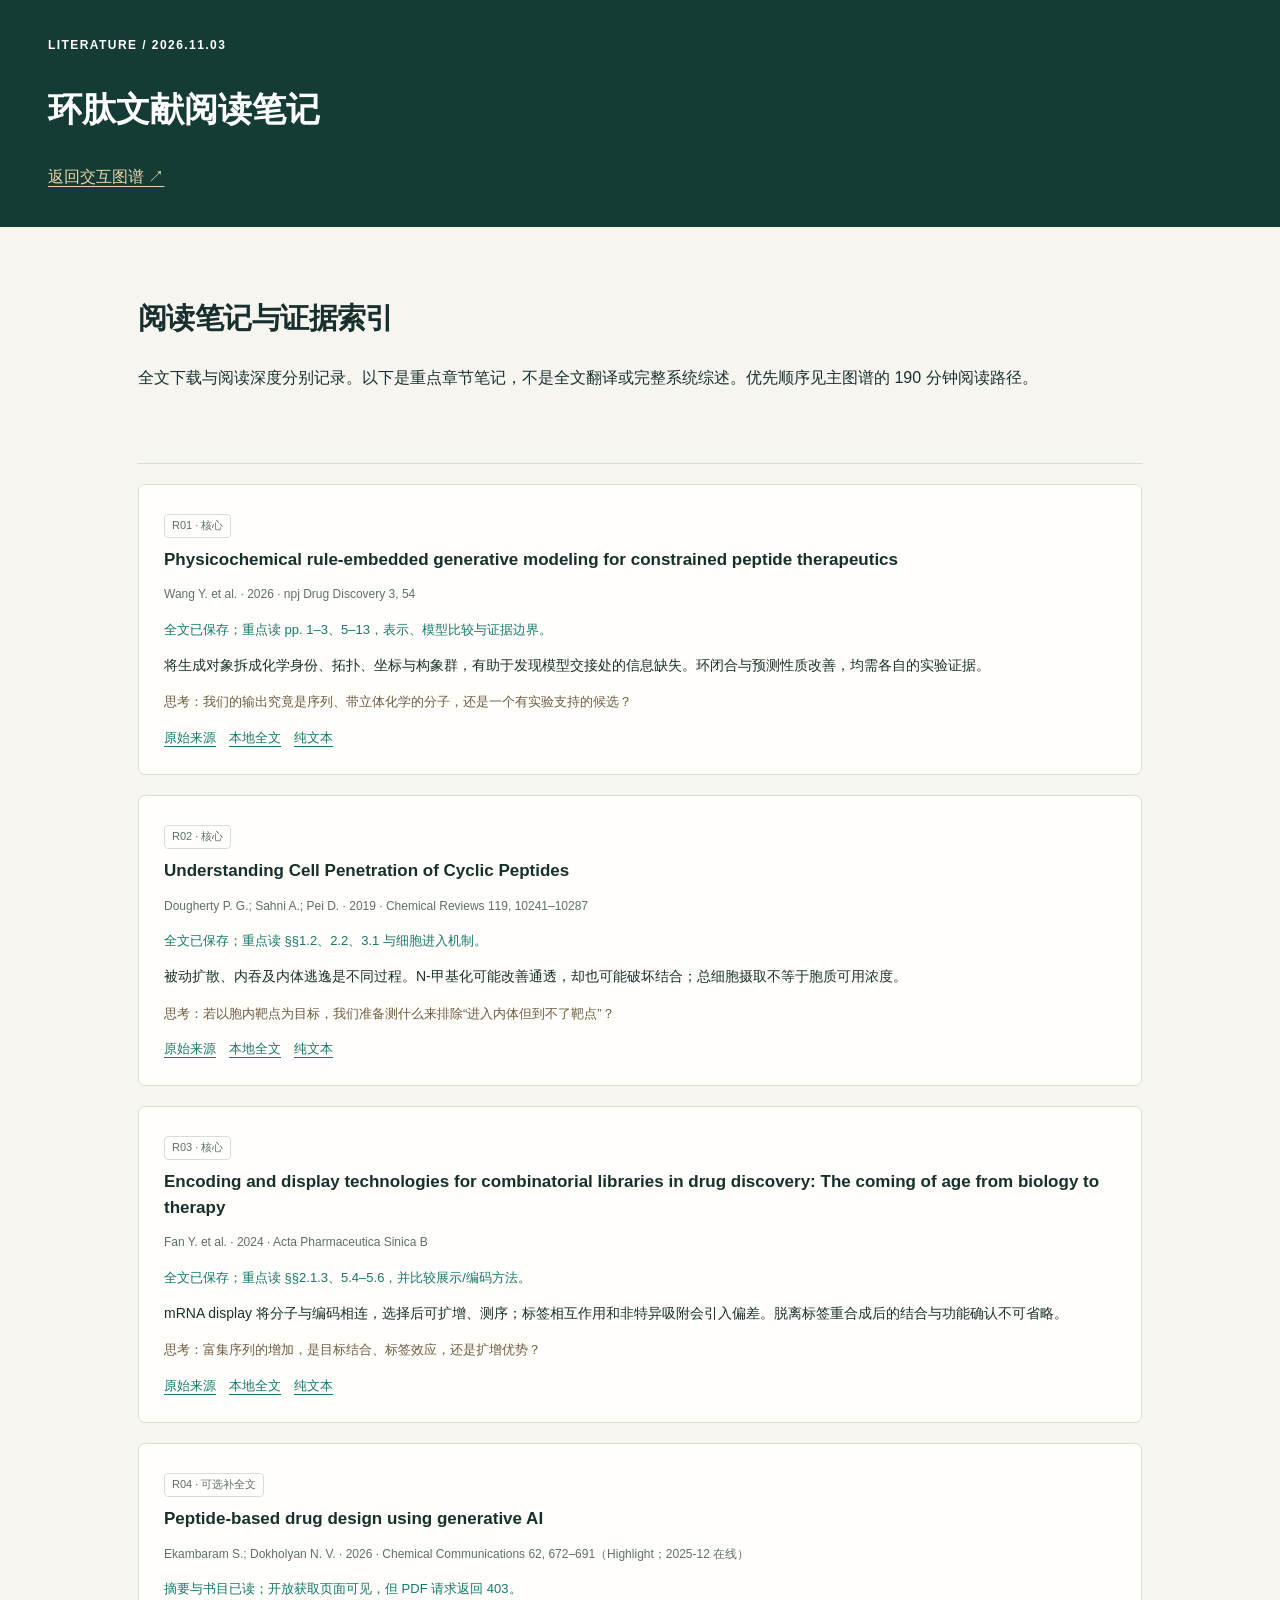
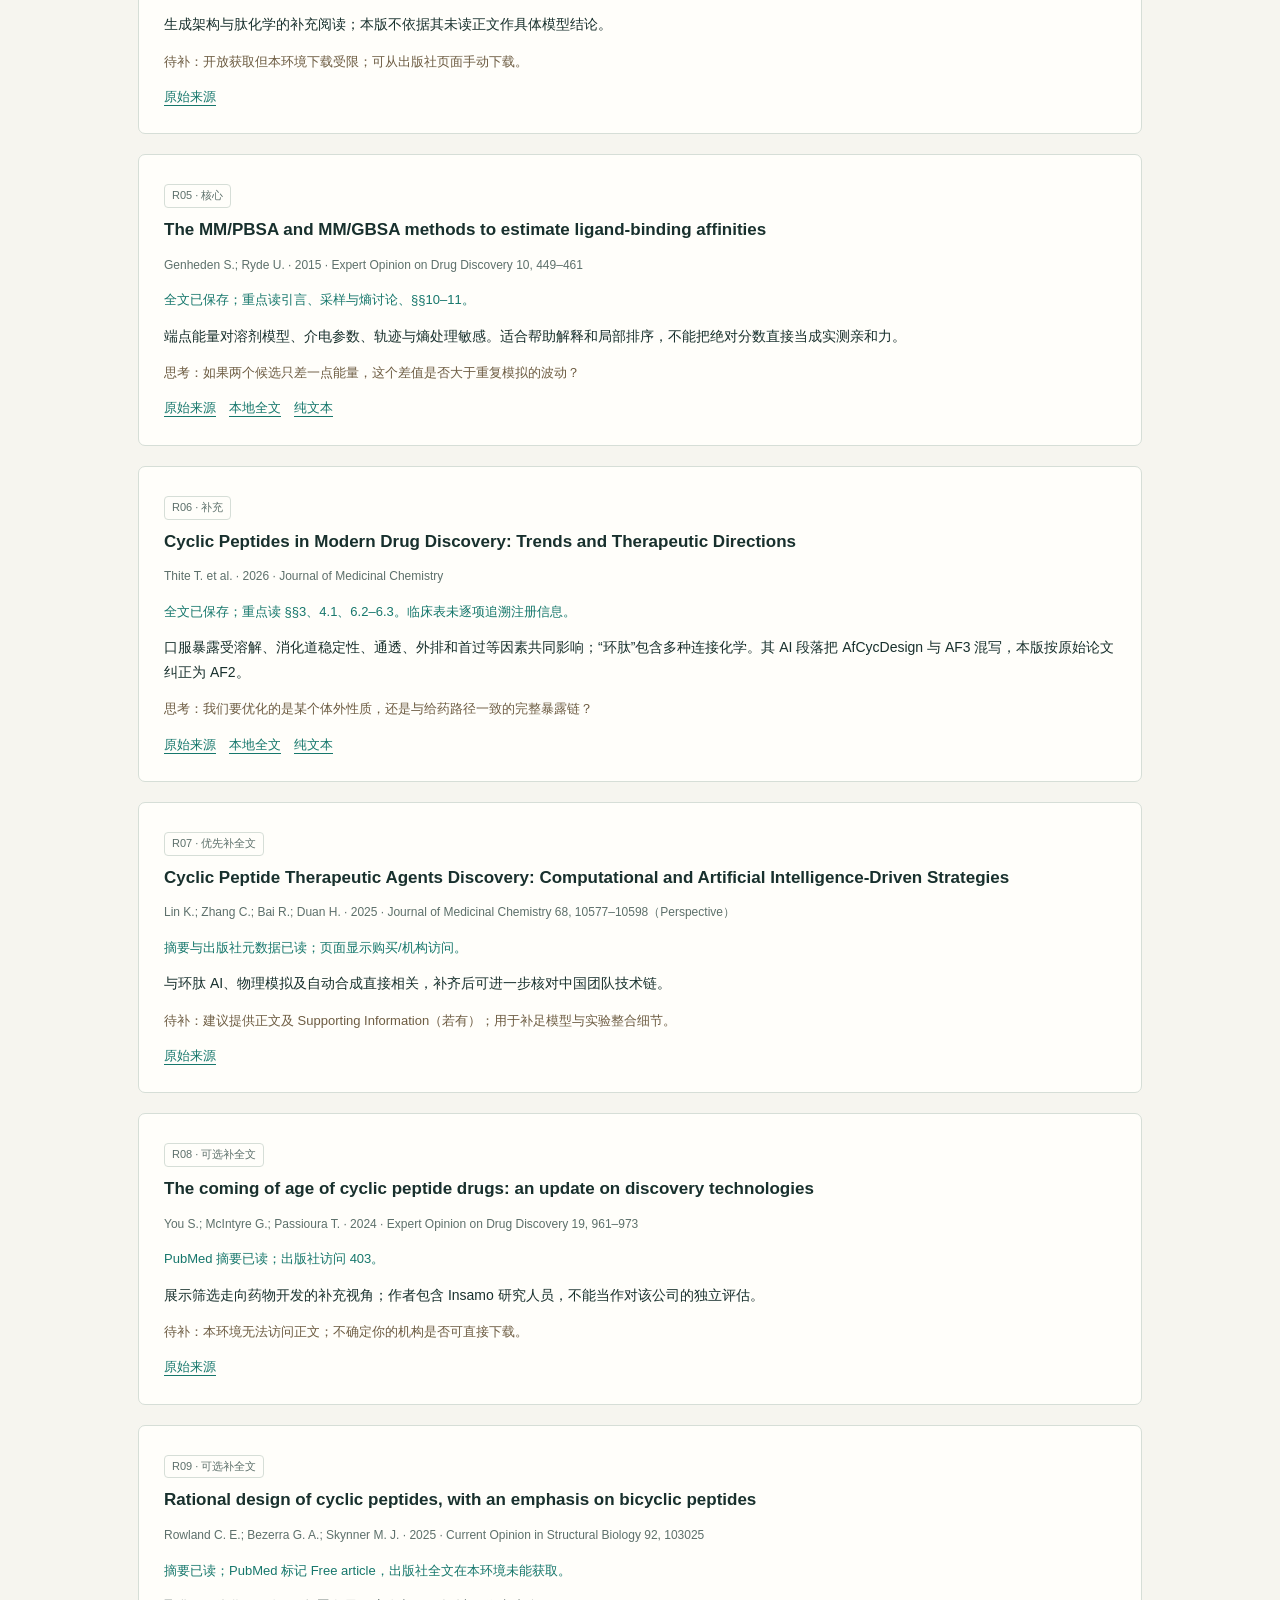
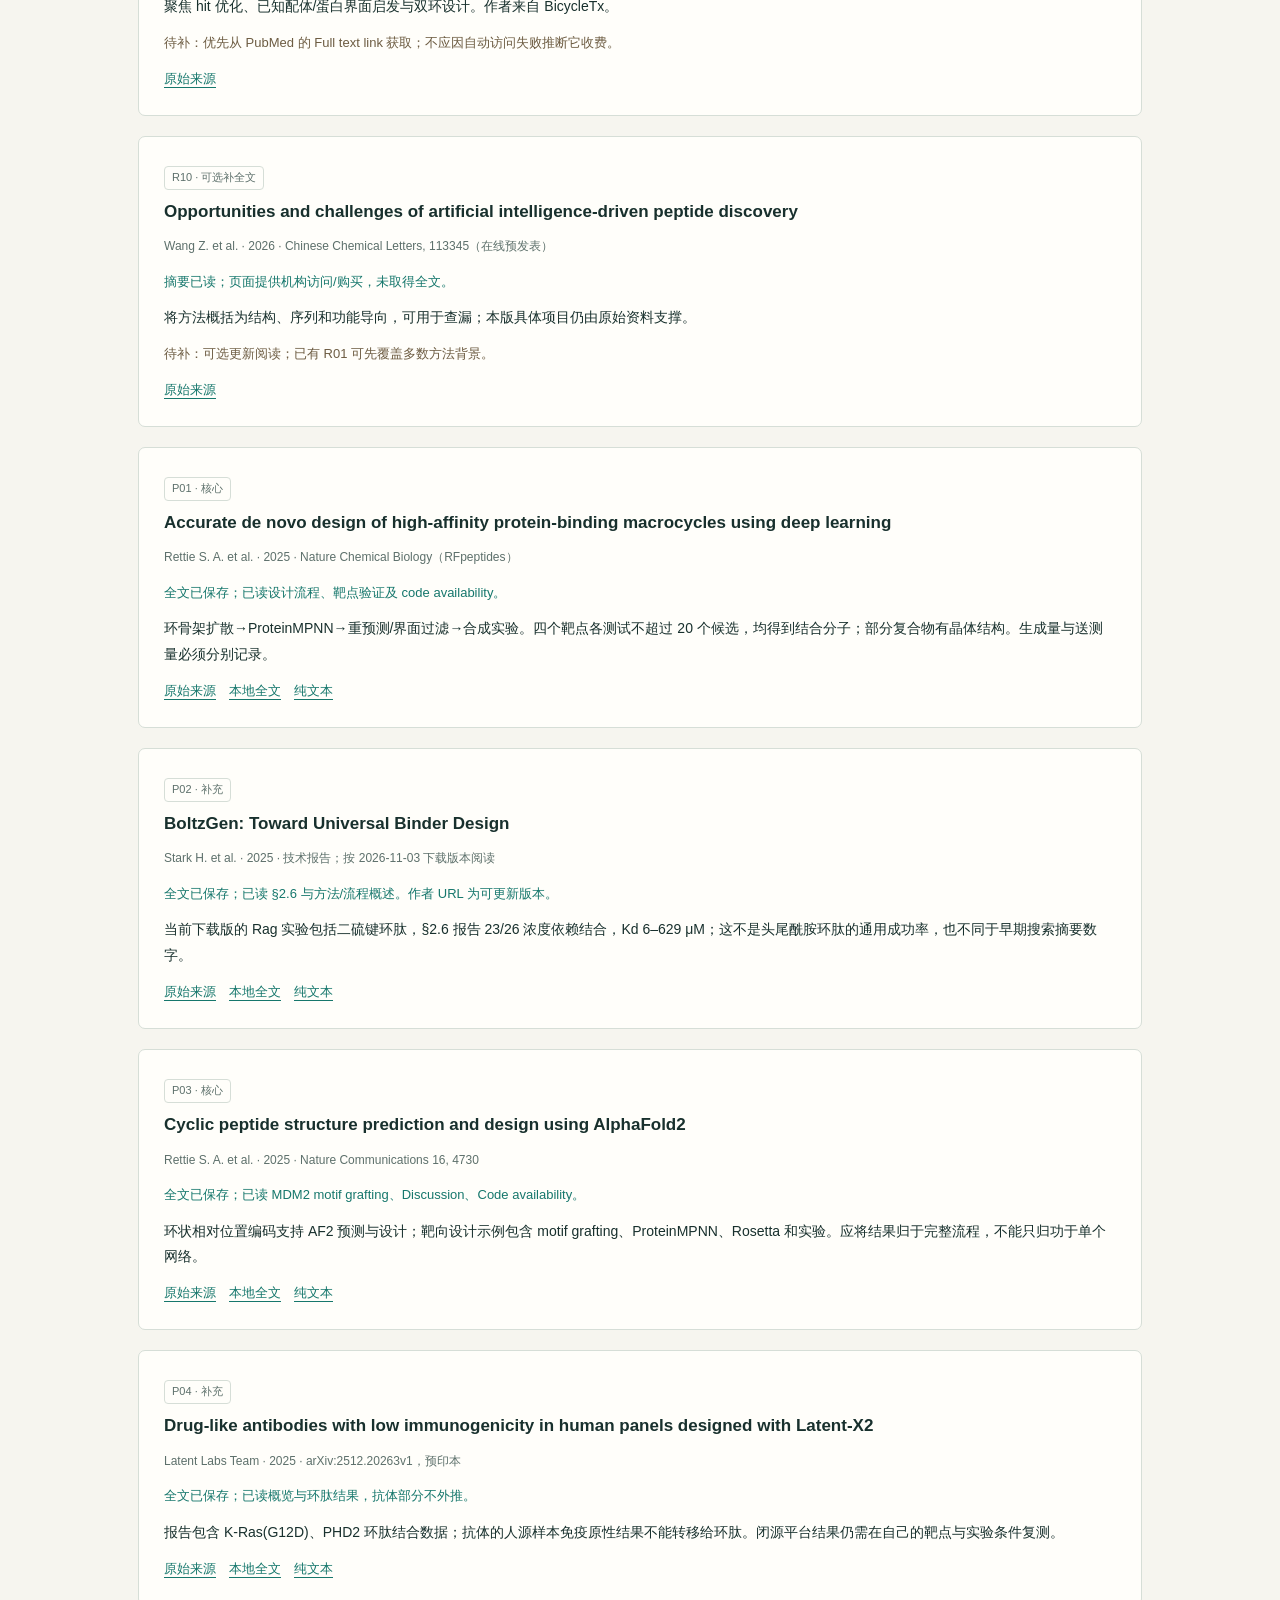
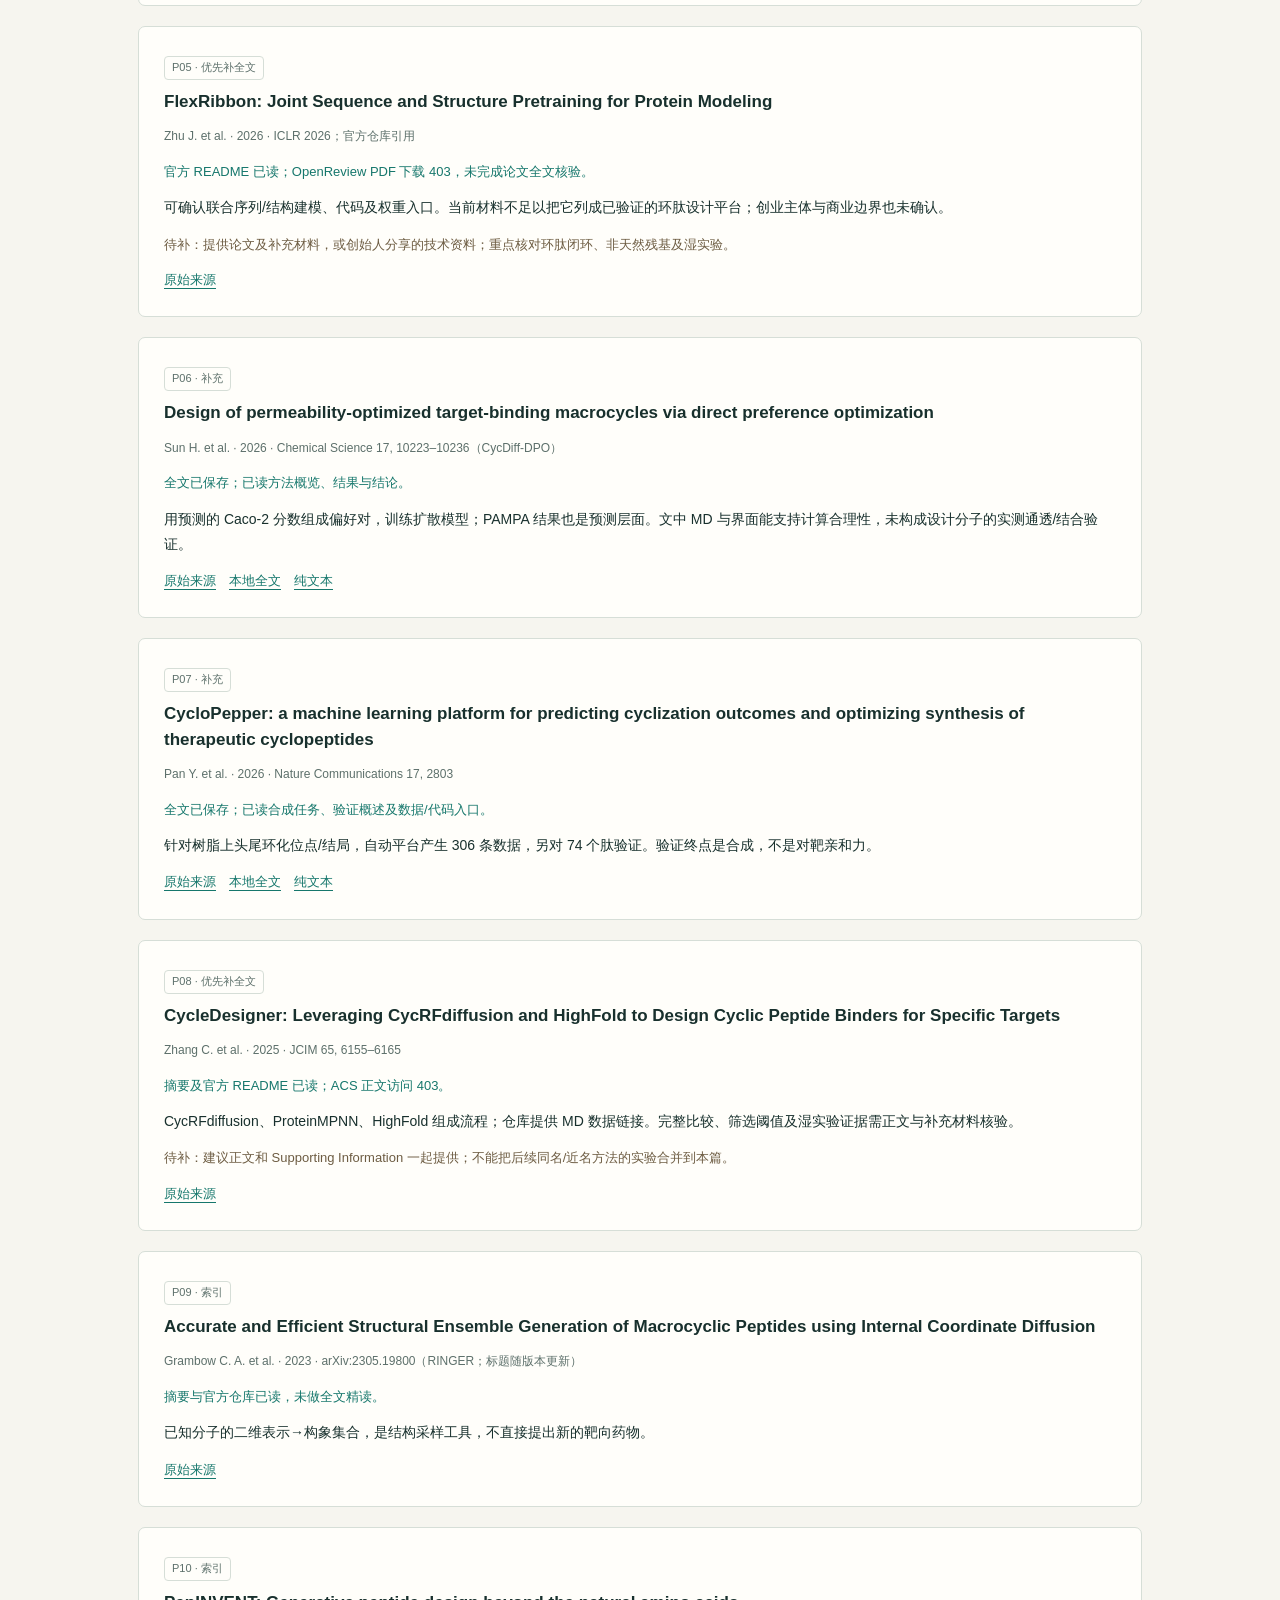
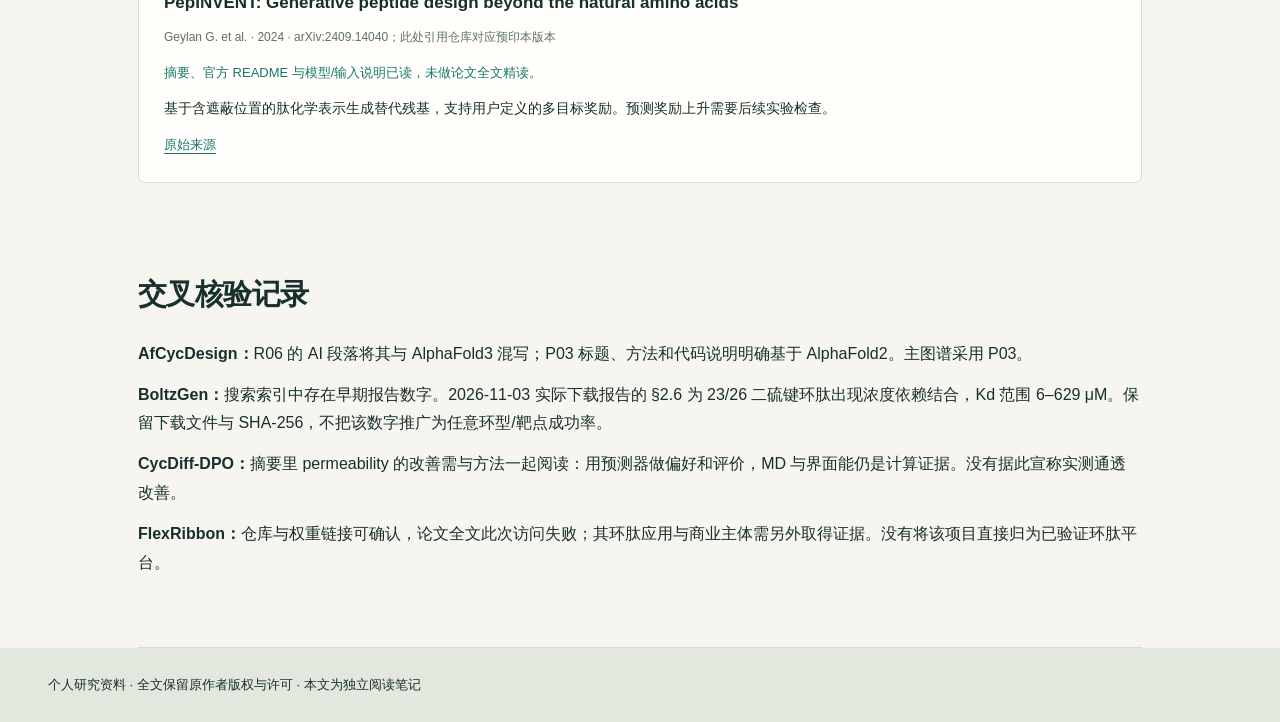
==== literature/notes/index.html @ 5155af72 "v0.1 first graph" ====
<!doctype html><html lang="zh-CN"><head><meta charset="utf-8"><link rel="icon" href="data:,"><meta name="viewport" content="width=device-width,initial-scale=1"><title>环肽文献阅读笔记</title><link rel="stylesheet" href="../../styles.css"></head><body class="document-page"><header><div class="wrap"><div class="eyebrow">LITERATURE / 2026.11.03</div><h1>环肽文献阅读笔记</h1><a href="../../index.html#library">返回交互图谱 ↗</a></div></header><main class="wrap"><section><h2>阅读笔记与证据索引</h2><p>全文下载与阅读深度分别记录。以下是重点章节笔记，不是全文翻译或完整系统综述。优先顺序见主图谱的 190 分钟阅读路径。</p></section><article class="source" id="R01"><span class="tag">R01 · 核心</span><h3>Physicochemical rule-embedded generative modeling for constrained peptide therapeutics</h3><p class="source-meta">Wang Y. et al. · 2026 · npj Drug Discovery 3, 54</p><p class="read-status">全文已保存；重点读 pp. 1–3、5–13，表示、模型比较与证据边界。</p><p>将生成对象拆成化学身份、拓扑、坐标与构象群，有助于发现模型交接处的信息缺失。环闭合与预测性质改善，均需各自的实验证据。</p><p class="question">思考：我们的输出究竟是序列、带立体化学的分子，还是一个有实验支持的候选？</p><div class="links"><a href="https://www.nature.com/articles/s44386-026-00090-1">原始来源</a><a href="../fulltext/R01_rules_2026.pdf">本地全文</a><a href="../fulltext/R01_rules_2026.txt">纯文本</a></div></article><article class="source" id="R02"><span class="tag">R02 · 核心</span><h3>Understanding Cell Penetration of Cyclic Peptides</h3><p class="source-meta">Dougherty P. G.; Sahni A.; Pei D. · 2019 · Chemical Reviews 119, 10241–10287</p><p class="read-status">全文已保存；重点读 §§1.2、2.2、3.1 与细胞进入机制。</p><p>被动扩散、内吞及内体逃逸是不同过程。N-甲基化可能改善通透，却也可能破坏结合；总细胞摄取不等于胞质可用浓度。</p><p class="question">思考：若以胞内靶点为目标，我们准备测什么来排除“进入内体但到不了靶点”？</p><div class="links"><a href="https://pmc.ncbi.nlm.nih.gov/articles/PMC6739158/">原始来源</a><a href="../fulltext/R02_cell_penetration_2019.html">本地全文</a><a href="../fulltext/R02_cell_penetration_2019.txt">纯文本</a></div></article><article class="source" id="R03"><span class="tag">R03 · 核心</span><h3>Encoding and display technologies for combinatorial libraries in drug discovery: The coming of age from biology to therapy</h3><p class="source-meta">Fan Y. et al. · 2024 · Acta Pharmaceutica Sinica B</p><p class="read-status">全文已保存；重点读 §§2.1.3、5.4–5.6，并比较展示/编码方法。</p><p>mRNA display 将分子与编码相连，选择后可扩增、测序；标签相互作用和非特异吸附会引入偏差。脱离标签重合成后的结合与功能确认不可省略。</p><p class="question">思考：富集序列的增加，是目标结合、标签效应，还是扩增优势？</p><div class="links"><a href="https://pmc.ncbi.nlm.nih.gov/articles/PMC11365444/">原始来源</a><a href="../fulltext/R03_display_2024.html">本地全文</a><a href="../fulltext/R03_display_2024.txt">纯文本</a></div></article><article class="source" id="R04"><span class="tag">R04 · 可选补全文</span><h3>Peptide-based drug design using generative AI</h3><p class="source-meta">Ekambaram S.; Dokholyan N. V. · 2026 · Chemical Communications 62, 672–691（Highlight；2025-12 在线）</p><p class="read-status">摘要与书目已读；开放获取页面可见，但 PDF 请求返回 403。</p><p>生成架构与肽化学的补充阅读；本版不依据其未读正文作具体模型结论。</p><p class="question">待补：开放获取但本环境下载受限；可从出版社页面手动下载。</p><div class="links"><a href="https://pubs.rsc.org/en/Content/ArticleLanding/2026/CC/D5CC04998A">原始来源</a></div></article><article class="source" id="R05"><span class="tag">R05 · 核心</span><h3>The MM/PBSA and MM/GBSA methods to estimate ligand-binding affinities</h3><p class="source-meta">Genheden S.; Ryde U. · 2015 · Expert Opinion on Drug Discovery 10, 449–461</p><p class="read-status">全文已保存；重点读引言、采样与熵讨论、§§10–11。</p><p>端点能量对溶剂模型、介电参数、轨迹与熵处理敏感。适合帮助解释和局部排序，不能把绝对分数直接当成实测亲和力。</p><p class="question">思考：如果两个候选只差一点能量，这个差值是否大于重复模拟的波动？</p><div class="links"><a href="https://pmc.ncbi.nlm.nih.gov/articles/PMC4487606/">原始来源</a><a href="../fulltext/R05_MMPBSA_2015.html">本地全文</a><a href="../fulltext/R05_MMPBSA_2015.txt">纯文本</a></div></article><article class="source" id="R06"><span class="tag">R06 · 补充</span><h3>Cyclic Peptides in Modern Drug Discovery: Trends and Therapeutic Directions</h3><p class="source-meta">Thite T. et al. · 2026 · Journal of Medicinal Chemistry</p><p class="read-status">全文已保存；重点读 §§3、4.1、6.2–6.3。临床表未逐项追溯注册信息。</p><p>口服暴露受溶解、消化道稳定性、通透、外排和首过等因素共同影响；“环肽”包含多种连接化学。其 AI 段落把 AfCycDesign 与 AF3 混写，本版按原始论文纠正为 AF2。</p><p class="question">思考：我们要优化的是某个体外性质，还是与给药路径一致的完整暴露链？</p><div class="links"><a href="https://pmc.ncbi.nlm.nih.gov/articles/PMC13492385/">原始来源</a><a href="../fulltext/R06_trends_2026.html">本地全文</a><a href="../fulltext/R06_trends_2026.txt">纯文本</a></div></article><article class="source" id="R07"><span class="tag">R07 · 优先补全文</span><h3>Cyclic Peptide Therapeutic Agents Discovery: Computational and Artificial Intelligence-Driven Strategies</h3><p class="source-meta">Lin K.; Zhang C.; Bai R.; Duan H. · 2025 · Journal of Medicinal Chemistry 68, 10577–10598（Perspective）</p><p class="read-status">摘要与出版社元数据已读；页面显示购买/机构访问。</p><p>与环肽 AI、物理模拟及自动合成直接相关，补齐后可进一步核对中国团队技术链。</p><p class="question">待补：建议提供正文及 Supporting Information（若有）；用于补足模型与实验整合细节。</p><div class="links"><a href="https://doi.org/10.1021/acs.jmedchem.5c00712">原始来源</a></div></article><article class="source" id="R08"><span class="tag">R08 · 可选补全文</span><h3>The coming of age of cyclic peptide drugs: an update on discovery technologies</h3><p class="source-meta">You S.; McIntyre G.; Passioura T. · 2024 · Expert Opinion on Drug Discovery 19, 961–973</p><p class="read-status">PubMed 摘要已读；出版社访问 403。</p><p>展示筛选走向药物开发的补充视角；作者包含 Insamo 研究人员，不能当作对该公司的独立评估。</p><p class="question">待补：本环境无法访问正文；不确定你的机构是否可直接下载。</p><div class="links"><a href="https://pubmed.ncbi.nlm.nih.gov/38872502/">原始来源</a></div></article><article class="source" id="R09"><span class="tag">R09 · 可选补全文</span><h3>Rational design of cyclic peptides, with an emphasis on bicyclic peptides</h3><p class="source-meta">Rowland C. E.; Bezerra G. A.; Skynner M. J. · 2025 · Current Opinion in Structural Biology 92, 103025</p><p class="read-status">摘要已读；PubMed 标记 Free article，出版社全文在本环境未能获取。</p><p>聚焦 hit 优化、已知配体/蛋白界面启发与双环设计。作者来自 BicycleTx。</p><p class="question">待补：优先从 PubMed 的 Full text link 获取；不应因自动访问失败推断它收费。</p><div class="links"><a href="https://pubmed.ncbi.nlm.nih.gov/40068542/">原始来源</a></div></article><article class="source" id="R10"><span class="tag">R10 · 可选补全文</span><h3>Opportunities and challenges of artificial intelligence-driven peptide discovery</h3><p class="source-meta">Wang Z. et al. · 2026 · Chinese Chemical Letters, 113345（在线预发表）</p><p class="read-status">摘要已读；页面提供机构访问/购买，未取得全文。</p><p>将方法概括为结构、序列和功能导向，可用于查漏；本版具体项目仍由原始资料支撑。</p><p class="question">待补：可选更新阅读；已有 R01 可先覆盖多数方法背景。</p><div class="links"><a href="https://www.sciencedirect.com/science/article/pii/S1001841726009848">原始来源</a></div></article><article class="source" id="P01"><span class="tag">P01 · 核心</span><h3>Accurate de novo design of high-affinity protein-binding macrocycles using deep learning</h3><p class="source-meta">Rettie S. A. et al. · 2025 · Nature Chemical Biology（RFpeptides）</p><p class="read-status">全文已保存；已读设计流程、靶点验证及 code availability。</p><p>环骨架扩散→ProteinMPNN→重预测/界面过滤→合成实验。四个靶点各测试不超过 20 个候选，均得到结合分子；部分复合物有晶体结构。生成量与送测量必须分别记录。</p><div class="links"><a href="https://pmc.ncbi.nlm.nih.gov/articles/PMC12643943/">原始来源</a><a href="../fulltext/P01_RFpeptides.html">本地全文</a><a href="../fulltext/P01_RFpeptides.txt">纯文本</a></div></article><article class="source" id="P02"><span class="tag">P02 · 补充</span><h3>BoltzGen: Toward Universal Binder Design</h3><p class="source-meta">Stark H. et al. · 2025 · 技术报告；按 2026-11-03 下载版本阅读</p><p class="read-status">全文已保存；已读 §2.6 与方法/流程概述。作者 URL 为可更新版本。</p><p>当前下载版的 Rag 实验包括二硫键环肽，§2.6 报告 23/26 浓度依赖结合，Kd 6–629 μM；这不是头尾酰胺环肽的通用成功率，也不同于早期搜索摘要数字。</p><div class="links"><a href="https://hannes-stark.com/assets/boltzgen.pdf">原始来源</a><a href="../fulltext/P02_BoltzGen.pdf">本地全文</a><a href="../fulltext/P02_BoltzGen.txt">纯文本</a></div></article><article class="source" id="P03"><span class="tag">P03 · 核心</span><h3>Cyclic peptide structure prediction and design using AlphaFold2</h3><p class="source-meta">Rettie S. A. et al. · 2025 · Nature Communications 16, 4730</p><p class="read-status">全文已保存；已读 MDM2 motif grafting、Discussion、Code availability。</p><p>环状相对位置编码支持 AF2 预测与设计；靶向设计示例包含 motif grafting、ProteinMPNN、Rosetta 和实验。应将结果归于完整流程，不能只归功于单个网络。</p><div class="links"><a href="https://www.nature.com/articles/s41467-025-59940-7">原始来源</a><a href="../fulltext/P03_AfCycDesign.pdf">本地全文</a><a href="../fulltext/P03_AfCycDesign.txt">纯文本</a></div></article><article class="source" id="P04"><span class="tag">P04 · 补充</span><h3>Drug-like antibodies with low immunogenicity in human panels designed with Latent-X2</h3><p class="source-meta">Latent Labs Team · 2025 · arXiv:2512.20263v1，预印本</p><p class="read-status">全文已保存；已读概览与环肽结果，抗体部分不外推。</p><p>报告包含 K-Ras(G12D)、PHD2 环肽结合数据；抗体的人源样本免疫原性结果不能转移给环肽。闭源平台结果仍需在自己的靶点与实验条件复测。</p><div class="links"><a href="https://arxiv.org/abs/2512.20263">原始来源</a><a href="../fulltext/P04_LatentX2.pdf">本地全文</a><a href="../fulltext/P04_LatentX2.txt">纯文本</a></div></article><article class="source" id="P05"><span class="tag">P05 · 优先补全文</span><h3>FlexRibbon: Joint Sequence and Structure Pretraining for Protein Modeling</h3><p class="source-meta">Zhu J. et al. · 2026 · ICLR 2026；官方仓库引用</p><p class="read-status">官方 README 已读；OpenReview PDF 下载 403，未完成论文全文核验。</p><p>可确认联合序列/结构建模、代码及权重入口。当前材料不足以把它列成已验证的环肽设计平台；创业主体与商业边界也未确认。</p><p class="question">待补：提供论文及补充材料，或创始人分享的技术资料；重点核对环肽闭环、非天然残基及湿实验。</p><div class="links"><a href="https://openreview.net/forum?id=B8BXHrshMi">原始来源</a></div></article><article class="source" id="P06"><span class="tag">P06 · 补充</span><h3>Design of permeability-optimized target-binding macrocycles via direct preference optimization</h3><p class="source-meta">Sun H. et al. · 2026 · Chemical Science 17, 10223–10236（CycDiff-DPO）</p><p class="read-status">全文已保存；已读方法概览、结果与结论。</p><p>用预测的 Caco-2 分数组成偏好对，训练扩散模型；PAMPA 结果也是预测层面。文中 MD 与界面能支持计算合理性，未构成设计分子的实测通透/结合验证。</p><div class="links"><a href="https://pmc.ncbi.nlm.nih.gov/articles/PMC13074632/">原始来源</a><a href="../fulltext/P06_CycDiffDPO.html">本地全文</a><a href="../fulltext/P06_CycDiffDPO.txt">纯文本</a></div></article><article class="source" id="P07"><span class="tag">P07 · 补充</span><h3>CycloPepper: a machine learning platform for predicting cyclization outcomes and optimizing synthesis of therapeutic cyclopeptides</h3><p class="source-meta">Pan Y. et al. · 2026 · Nature Communications 17, 2803</p><p class="read-status">全文已保存；已读合成任务、验证概述及数据/代码入口。</p><p>针对树脂上头尾环化位点/结局，自动平台产生 306 条数据，另对 74 个肽验证。验证终点是合成，不是对靶亲和力。</p><div class="links"><a href="https://www.nature.com/articles/s41467-026-69441-w">原始来源</a><a href="../fulltext/P07_CycloPepper.pdf">本地全文</a><a href="../fulltext/P07_CycloPepper.txt">纯文本</a></div></article><article class="source" id="P08"><span class="tag">P08 · 优先补全文</span><h3>CycleDesigner: Leveraging CycRFdiffusion and HighFold to Design Cyclic Peptide Binders for Specific Targets</h3><p class="source-meta">Zhang C. et al. · 2025 · JCIM 65, 6155–6165</p><p class="read-status">摘要及官方 README 已读；ACS 正文访问 403。</p><p>CycRFdiffusion、ProteinMPNN、HighFold 组成流程；仓库提供 MD 数据链接。完整比较、筛选阈值及湿实验证据需正文与补充材料核验。</p><p class="question">待补：建议正文和 Supporting Information 一起提供；不能把后续同名/近名方法的实验合并到本篇。</p><div class="links"><a href="https://pubmed.ncbi.nlm.nih.gov/40495275/">原始来源</a></div></article><article class="source" id="P09"><span class="tag">P09 · 索引</span><h3>Accurate and Efficient Structural Ensemble Generation of Macrocyclic Peptides using Internal Coordinate Diffusion</h3><p class="source-meta">Grambow C. A. et al. · 2023 · arXiv:2305.19800（RINGER；标题随版本更新）</p><p class="read-status">摘要与官方仓库已读，未做全文精读。</p><p>已知分子的二维表示→构象集合，是结构采样工具，不直接提出新的靶向药物。</p><div class="links"><a href="https://arxiv.org/abs/2305.19800">原始来源</a></div></article><article class="source" id="P10"><span class="tag">P10 · 索引</span><h3>PepINVENT: Generative peptide design beyond the natural amino acids</h3><p class="source-meta">Geylan G. et al. · 2024 · arXiv:2409.14040；此处引用仓库对应预印本版本</p><p class="read-status">摘要、官方 README 与模型/输入说明已读，未做论文全文精读。</p><p>基于含遮蔽位置的肽化学表示生成替代残基，支持用户定义的多目标奖励。预测奖励上升需要后续实验检查。</p><div class="links"><a href="https://arxiv.org/abs/2409.14040">原始来源</a></div></article><section><h2>交叉核验记录</h2><p><strong>AfCycDesign：</strong>R06 的 AI 段落将其与 AlphaFold3 混写；P03 标题、方法和代码说明明确基于 AlphaFold2。主图谱采用 P03。</p><p><strong>BoltzGen：</strong>搜索索引中存在早期报告数字。2026-11-03 实际下载报告的 §2.6 为 23/26 二硫键环肽出现浓度依赖结合，Kd 范围 6–629 μM。保留下载文件与 SHA-256，不把该数字推广为任意环型/靶点成功率。</p><p><strong>CycDiff-DPO：</strong>摘要里 permeability 的改善需与方法一起阅读：用预测器做偏好和评价，MD 与界面能仍是计算证据。没有据此宣称实测通透改善。</p><p><strong>FlexRibbon：</strong>仓库与权重链接可确认，论文全文此次访问失败；其环肽应用与商业主体需另外取得证据。没有将该项目直接归为已验证环肽平台。</p></section></main><footer><div class="wrap">个人研究资料 · 全文保留原作者版权与许可 · 本文为独立阅读笔记</div></footer></body></html>
---- styles.css ----
:root{--ink:#18302d;--muted:#5d706b;--paper:#f6f5ef;--white:#fffefa;--line:#d6ded7;--green:#16776c;--a:#315faa;--b:#bf5c36;--both:#8656a2;--gold:#edc985}*{box-sizing:border-box}html{scroll-behavior:smooth;scroll-padding-top:80px}body{margin:0;background:var(--paper);color:var(--ink);font-family:-apple-system,BlinkMacSystemFont,"PingFang SC","Noto Sans CJK SC",sans-serif;font-size:16px;line-height:1.8}a{color:var(--green);text-underline-offset:4px}a:hover{color:#a0542f}button,input,select{font:inherit}button,select{cursor:pointer}button{border:1px solid var(--line);border-radius:7px;background:var(--white);color:var(--ink);padding:8px 13px}button:hover{border-color:var(--green);background:#eaf0e9}button:focus-visible,a:focus-visible,input:focus-visible,select:focus-visible,.graph-scroll:focus-visible{outline:3px solid #d89938;outline-offset:3px}.wrap{max-width:1440px;margin:auto;padding:0 48px}.hero{background:#153b35;color:#f8f6ee;padding:44px 0 45px;position:relative;overflow:hidden}.hero:after{content:"";position:absolute;width:420px;height:420px;border:50px solid #6ba19422;border-radius:50%;right:7%;top:60px;pointer-events:none}.eyebrow{letter-spacing:.12em;font-size:12px;font-weight:700;text-transform:uppercase}.hero .eyebrow{display:flex;justify-content:space-between;color:#bcd3c6}.hero h1{font-size:clamp(34px,4.7vw,66px);line-height:1.2;font-weight:650;letter-spacing:-.04em;margin:34px 0 25px}.lede{max-width:760px;color:#d0dfd4;font-size:18px}.hero-bottom{display:flex;gap:26px;align-items:center;flex-wrap:wrap;margin-top:30px}.hero a{color:#e7e8dc;text-decoration:none;position:relative;z-index:1}.hero a.primary{background:var(--gold);color:#243b31;padding:11px 22px;border-radius:5px}.stats{margin-left:auto;color:#bcd3c6;font-size:13px}.stats b{color:#f4e2ba;font-size:28px;font-weight:500;margin-left:18px;margin-right:5px}.topnav{position:sticky;top:0;z-index:5;display:flex;gap:30px;padding:10px max(32px,calc((100vw - 1344px)/2));align-items:center;background:#f6f5eff2;backdrop-filter:blur(12px);border-bottom:1px solid var(--line);overflow-x:auto;white-space:nowrap}.topnav a{color:var(--ink);text-decoration:none;font-size:14px}.topnav button{margin-left:auto;font-size:13px;padding:4px 12px}section{padding:58px 0;border-bottom:1px solid var(--line)}h2{font-size:29px;line-height:1.45;font-weight:650;margin:12px 0 25px;letter-spacing:-.02em}h3{font-size:20px;line-height:1.5;margin:0 0 15px}h4{margin:18px 0 5px;font-size:15px}p{margin:12px 0}.muted,.caption{color:var(--muted)}.caption{font-size:13px;line-height:1.65}.intro,.two-col{display:grid;grid-template-columns:1fr 1fr;gap:45px}.intro{align-items:center}.section-title{display:flex;justify-content:space-between;gap:20px;align-items:center}.section-title>a{font-size:13px;flex-shrink:0}.route-buttons{display:flex;gap:8px;flex-wrap:wrap;margin-bottom:15px}.route-buttons button{font-size:14px;border-top:3px solid var(--route)}.route-buttons button.active{background:var(--ink);color:white;border-color:var(--ink)}.controls{display:flex;align-items:end;gap:12px;flex-wrap:wrap;margin:15px 0}.controls label{display:flex;flex-direction:column;gap:5px;font-size:12px;font-weight:600}.controls select,.controls input{padding:9px 13px;background:var(--white);border:1px solid #aebfb5;border-radius:5px;color:var(--ink);font-size:14px;max-width:100%}.controls select{min-width:215px}.controls a{font-size:13px;align-self:center}.search-label{flex:1;min-width:220px}.graph-help{font-size:14px;min-height:26px}.legend{display:flex;gap:18px;flex-wrap:wrap;font-size:12px;color:var(--muted);margin-bottom:12px}.legend span{display:inline-flex;align-items:center;gap:7px}.key{display:inline-block;width:10px;height:10px;border-radius:3px}.key.a{background:var(--a)}.key.b{background:var(--b)}.key.both{background:var(--both)}.key.wet{background:#1c8b56;border-radius:100%}.graph-scroll{overflow:auto;border:1px solid var(--line);border-radius:9px;background:var(--white);padding:12px 3px}#routeGraph{display:block;width:100%;min-width:1060px;height:auto}.graph-bg{fill:#f1f3ed}.graph-heading{font-size:13px;letter-spacing:.08em;fill:#73857b}.edge{fill:none;stroke:#9aaea2;stroke-width:1.8;opacity:.65}.edge.feedback{stroke-dasharray:7 6}.edge.dim{opacity:.12}.edge.selA{stroke:var(--a);stroke-width:3.5;opacity:1}.edge.selB{stroke:var(--b);stroke-width:3.5;opacity:1}.edge.selBoth{stroke:var(--both);stroke-width:4;opacity:1}.node{cursor:pointer}.node rect{fill:#fffefa;stroke:#a8bdb0;stroke-width:1.4;rx:9}.node text{fill:#18302d;pointer-events:none}.node .label{font-size:17px;font-weight:600}.node .sub{font-size:12px;fill:#62796a}.node.dim{opacity:.26}.node.selA rect{fill:#eaf0fb;stroke:var(--a);stroke-width:2.5}.node.selB rect{fill:#fcf0e8;stroke:var(--b);stroke-width:2.5}.node.selBoth rect{fill:#f1eaf6;stroke:var(--both);stroke-width:2.7}.node:hover rect,.node:focus rect{stroke:#d29336;stroke-width:3}.wet-dot{fill:#16864e;stroke:white;stroke-width:2}.selection-info{display:grid;grid-template-columns:1fr;gap:18px;margin-top:22px}.selection-info.compare{grid-template-columns:1fr 1fr}.detail-card{background:var(--white);border:1px solid var(--line);border-top:4px solid var(--a);padding:25px;border-radius:6px}.detail-card.b{border-top-color:var(--b)}.detail-card h3{font-size:25px;margin:7px 0}.detail-card dl{display:grid;grid-template-columns:78px 1fr;font-size:14px;gap:10px;margin:18px 0}.detail-card dt{color:var(--muted)}.detail-card dd{margin:0}.tag{display:inline-block;border:1px solid var(--line);border-radius:4px;padding:1px 7px;font-size:11px;color:var(--muted);margin-right:6px}.key-point{border-left:3px solid var(--gold);padding:6px 12px;background:#faf5e8;font-size:14px}.links{display:flex;flex-wrap:wrap;gap:13px;font-size:13px}.stage-detail{background:#eaf0e9;border:1px solid var(--line);border-radius:6px;margin-top:20px;padding:17px 24px}.stage-detail summary{cursor:pointer;font-size:16px;font-weight:600}.stage-detail #stageBody{font-size:14px;display:grid;grid-template-columns:1fr 1fr;gap:10px 30px;margin-top:15px}.project-catalog{margin-top:35px}.project-grid{display:grid;grid-template-columns:repeat(4,1fr);gap:12px}.project-card{border:1px solid var(--line);padding:15px;border-radius:7px;background:var(--white);text-align:left;display:flex;flex-direction:column;gap:6px;font-size:13px;line-height:1.6}.project-card strong{font-size:16px}.project-card span{color:var(--muted)}.project-card.selected{border:2px solid var(--a);padding:14px}.project-card.selected-b{border-color:var(--b)}.table-wrap{overflow:auto;margin:25px 0}table{width:100%;border-collapse:collapse;text-align:left;font-size:14px;min-width:780px}th{background:#e5ece3;color:#314b3c;padding:14px;white-space:nowrap}td{border-bottom:1px solid var(--line);padding:16px;vertical-align:top}td:first-child{font-weight:600;width:18%}tbody tr:nth-child(even){background:#fffefa}.essay{padding:15px 0}.essay p{font-size:15px}.reading-note{background:#e8eee4;padding:24px 28px;border-radius:7px;margin:24px 0}.reading-note p{font-size:15px}.reading-note h3{font-size:18px}.loop-strip{display:flex;gap:14px;align-items:center;padding:24px;background:#e4ece4;border-radius:7px;justify-content:space-between;flex-wrap:wrap;font-size:15px}.loop-strip b{color:#8ba08d}.calculator{background:var(--white);border:1px solid var(--line);border-radius:8px;padding:25px;margin:32px 0}.calculator p{font-size:14px;color:var(--muted)}.calc-inputs{display:grid;grid-template-columns:repeat(4,1fr);gap:16px}.calc-inputs label{font-size:13px}.calc-inputs input{width:100%;display:block;padding:10px;border:1px solid var(--line);border-radius:5px}output{display:block;margin-top:20px;font-size:17px;color:var(--a)}output.error{color:#a74028}.investor{background:#183f37;color:#edf1e9;padding:30px;border-radius:9px}.investor li{margin:13px 0}.investor ol{padding-left:24px}.source{background:var(--white);border:1px solid var(--line);padding:25px;margin:14px 0;border-radius:7px;scroll-margin-top:85px}.source h3{font-size:17px;margin:8px 0}.source .source-meta{font-size:12px;color:var(--muted)}.source p{font-size:14px}.source .read-status{font-size:13px;color:var(--green)}.source .read-status.missing{color:#985126}.source .question{color:#6d5c42;font-size:13px}.source[hidden]{display:none}.evidence-levels{display:flex;gap:16px;flex-wrap:wrap;margin:20px 0}.evidence-levels span{border-left:3px solid var(--green);padding:8px 16px;background:var(--white);font-size:13px}.evidence-levels strong{display:block}footer{background:#e3e8de;padding:25px 0;font-size:13px}footer .wrap{display:flex;gap:24px;flex-wrap:wrap;justify-content:space-between}.document-page header{background:#153b35;color:white;padding:35px 0}.document-page header a{color:#e9d5ad}.document-page main{max-width:1100px}.document-page h1{font-size:34px}.document-page .source{margin:20px 0}.note-category{font-size:12px;letter-spacing:.08em;color:var(--green);font-weight:700}
@media(max-width:1000px){.wrap{padding:0 26px}.section-title{display:block}.project-grid{grid-template-columns:repeat(3,1fr)}.intro,.two-col{gap:25px}.hero:after{right:-150px}.topnav{gap:22px;padding:10px 26px}.stats{margin-left:0}.selection-info.compare{grid-template-columns:1fr}.detail-card dl{grid-template-columns:70px 1fr}}
@media(max-width:650px){.wrap{padding:0 20px}.hero{padding:28px 0}.hero .eyebrow{display:block}.hero .eyebrow span{display:block;margin-top:7px}.hero h1{font-size:39px;margin-top:28px}.lede{font-size:16px}.hero-bottom{gap:18px}.stats b{margin-left:0;margin-right:5px}.stats{display:flex;gap:10px;align-items:center;width:100%}.hero:after{display:none}.topnav{gap:20px;padding:10px 20px}.topnav button{display:none}.intro,.two-col{grid-template-columns:1fr;gap:10px}.intro{padding:32px 0}.intro h2{font-size:25px}section{padding:38px 0}h2{font-size:25px}.controls{gap:10px}.controls label{width:100%}.controls select{width:100%}.controls button{font-size:13px}.project-grid{grid-template-columns:1fr 1fr;gap:10px}.project-card{padding:12px}.project-card strong{font-size:14px}.detail-card{padding:20px}.detail-card dl{grid-template-columns:1fr;gap:4px}.detail-card dt{margin-top:8px;font-weight:600}.stage-detail{padding:16px}.stage-detail #stageBody{grid-template-columns:1fr}.calc-inputs{grid-template-columns:1fr 1fr}.reading-note,.investor{padding:20px}.source{padding:18px}.source h3{overflow-wrap:anywhere}.loop-strip{gap:9px;font-size:13px}.legend{gap:10px}.section-title>a{display:block;margin-bottom:15px}table{font-size:13px}.document-page h1{font-size:28px}}
@media print{html{scroll-behavior:auto}body{font-size:11px;background:white}.wrap{max-width:none;padding:0}.hero{padding:20px;color:black;background:white}.hero h1{font-size:32px}.hero .eyebrow,.lede,.hero a,.stats,.stats b{color:black}.hero:after,.topnav,.controls,.route-buttons,.project-catalog,.calculator,.hero-bottom,.graph-help{display:none}.hero .lede{font-size:13px;max-width:none}section{padding:18px 0}h2{font-size:20px}h3{font-size:16px}.graph-scroll{overflow:visible;padding:0;border:0}#routeGraph{min-width:0!important;width:100%!important}.selection-info.compare{grid-template-columns:1fr}.detail-card,.source{break-inside:avoid;padding:12px}.caption{font-size:10px}.source p,.essay p,.reading-note p{font-size:11px}table{min-width:0;font-size:10px}th,td{padding:7px}.table-wrap{overflow:visible}.intro,.two-col{gap:20px}.legend{font-size:9px}.reading-note,.investor{background:#eee;color:black;padding:14px}.source[hidden]{display:none}a{color:inherit}.evidence-levels{gap:5px}footer{padding:10px}.source h3{font-size:14px}}
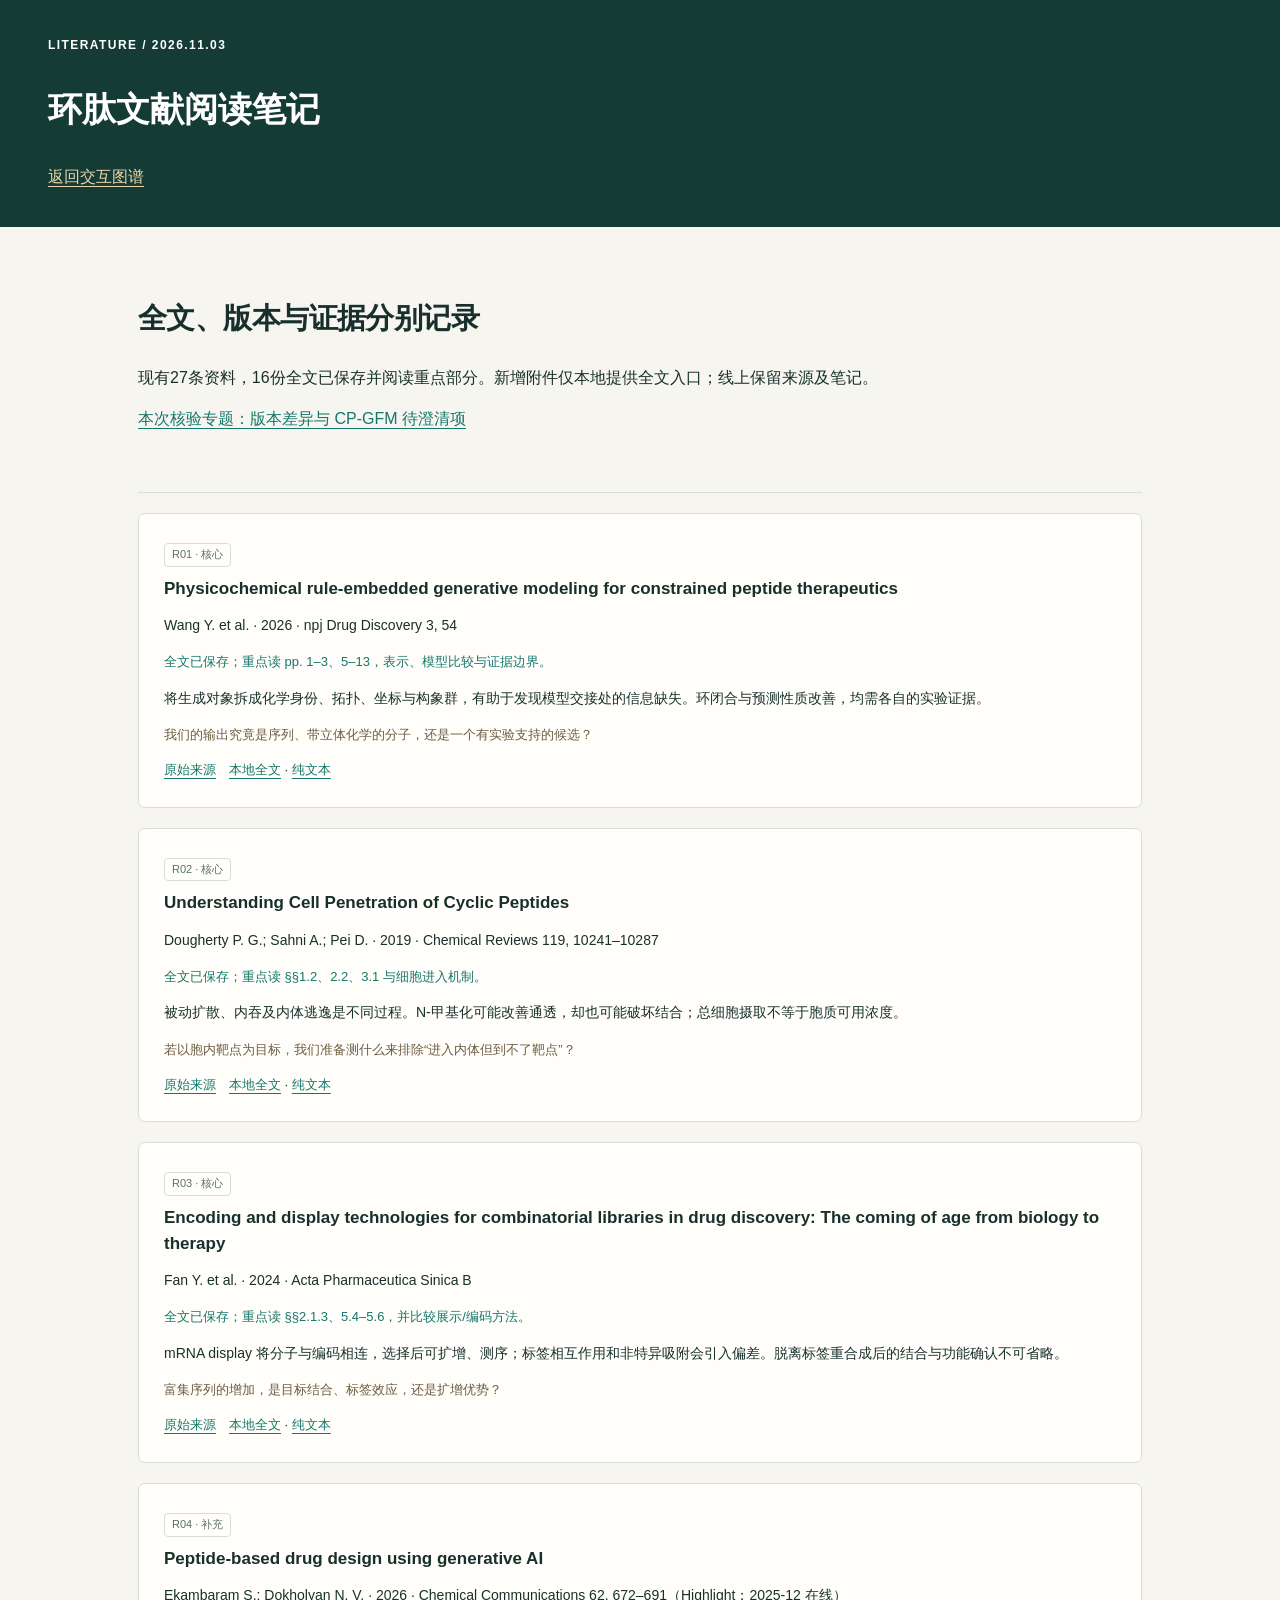
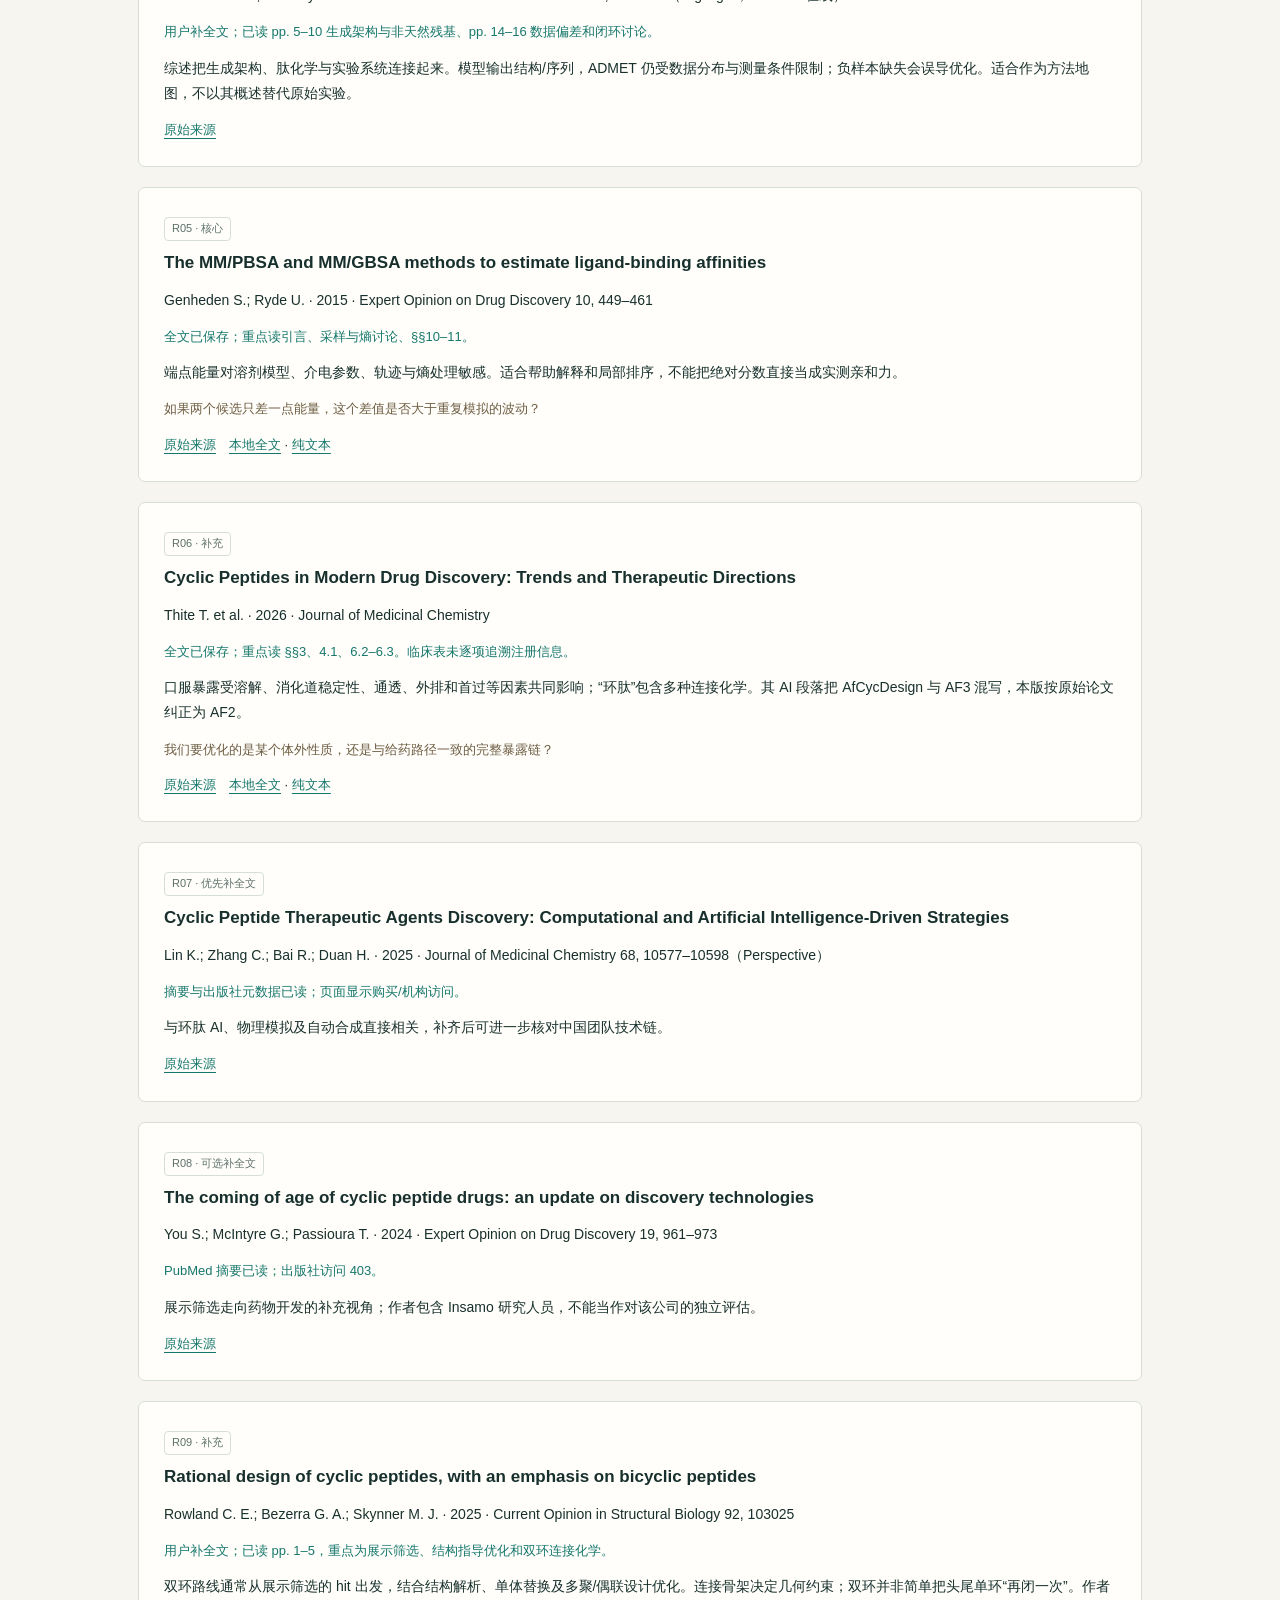
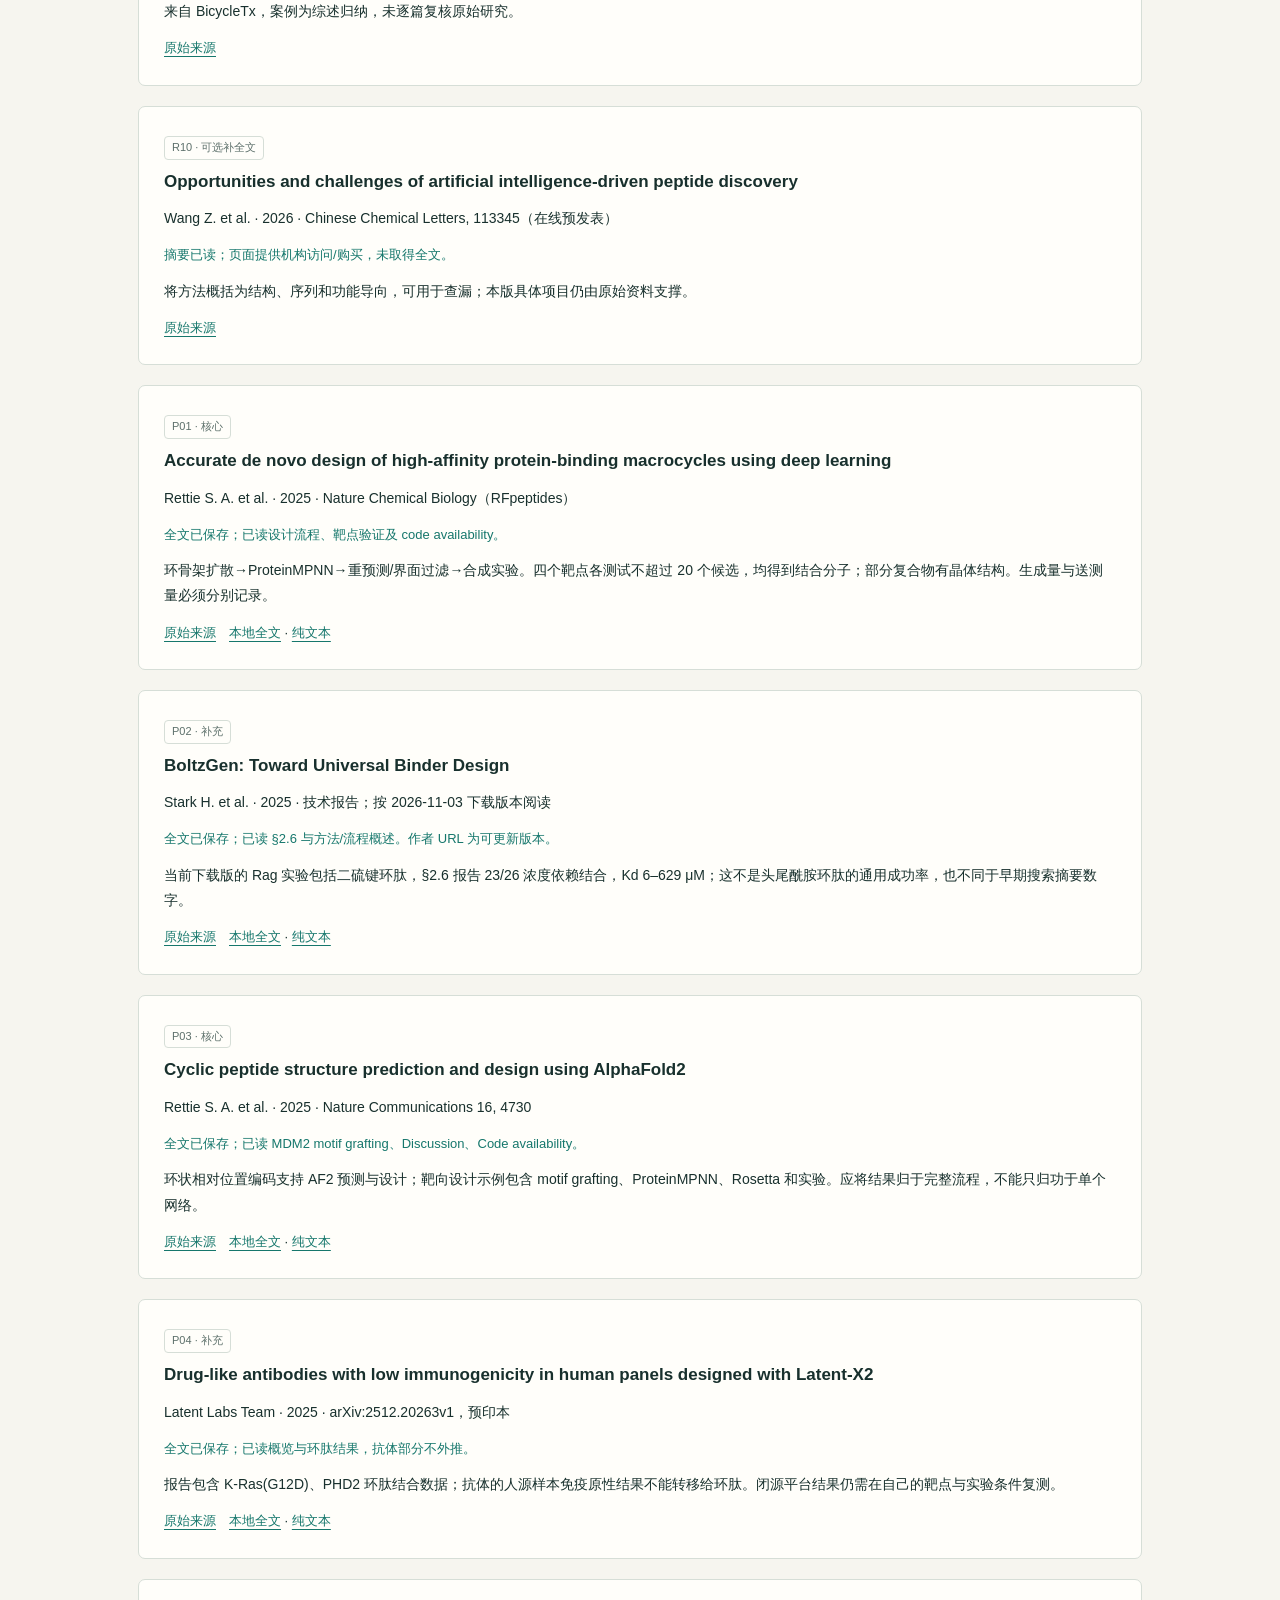
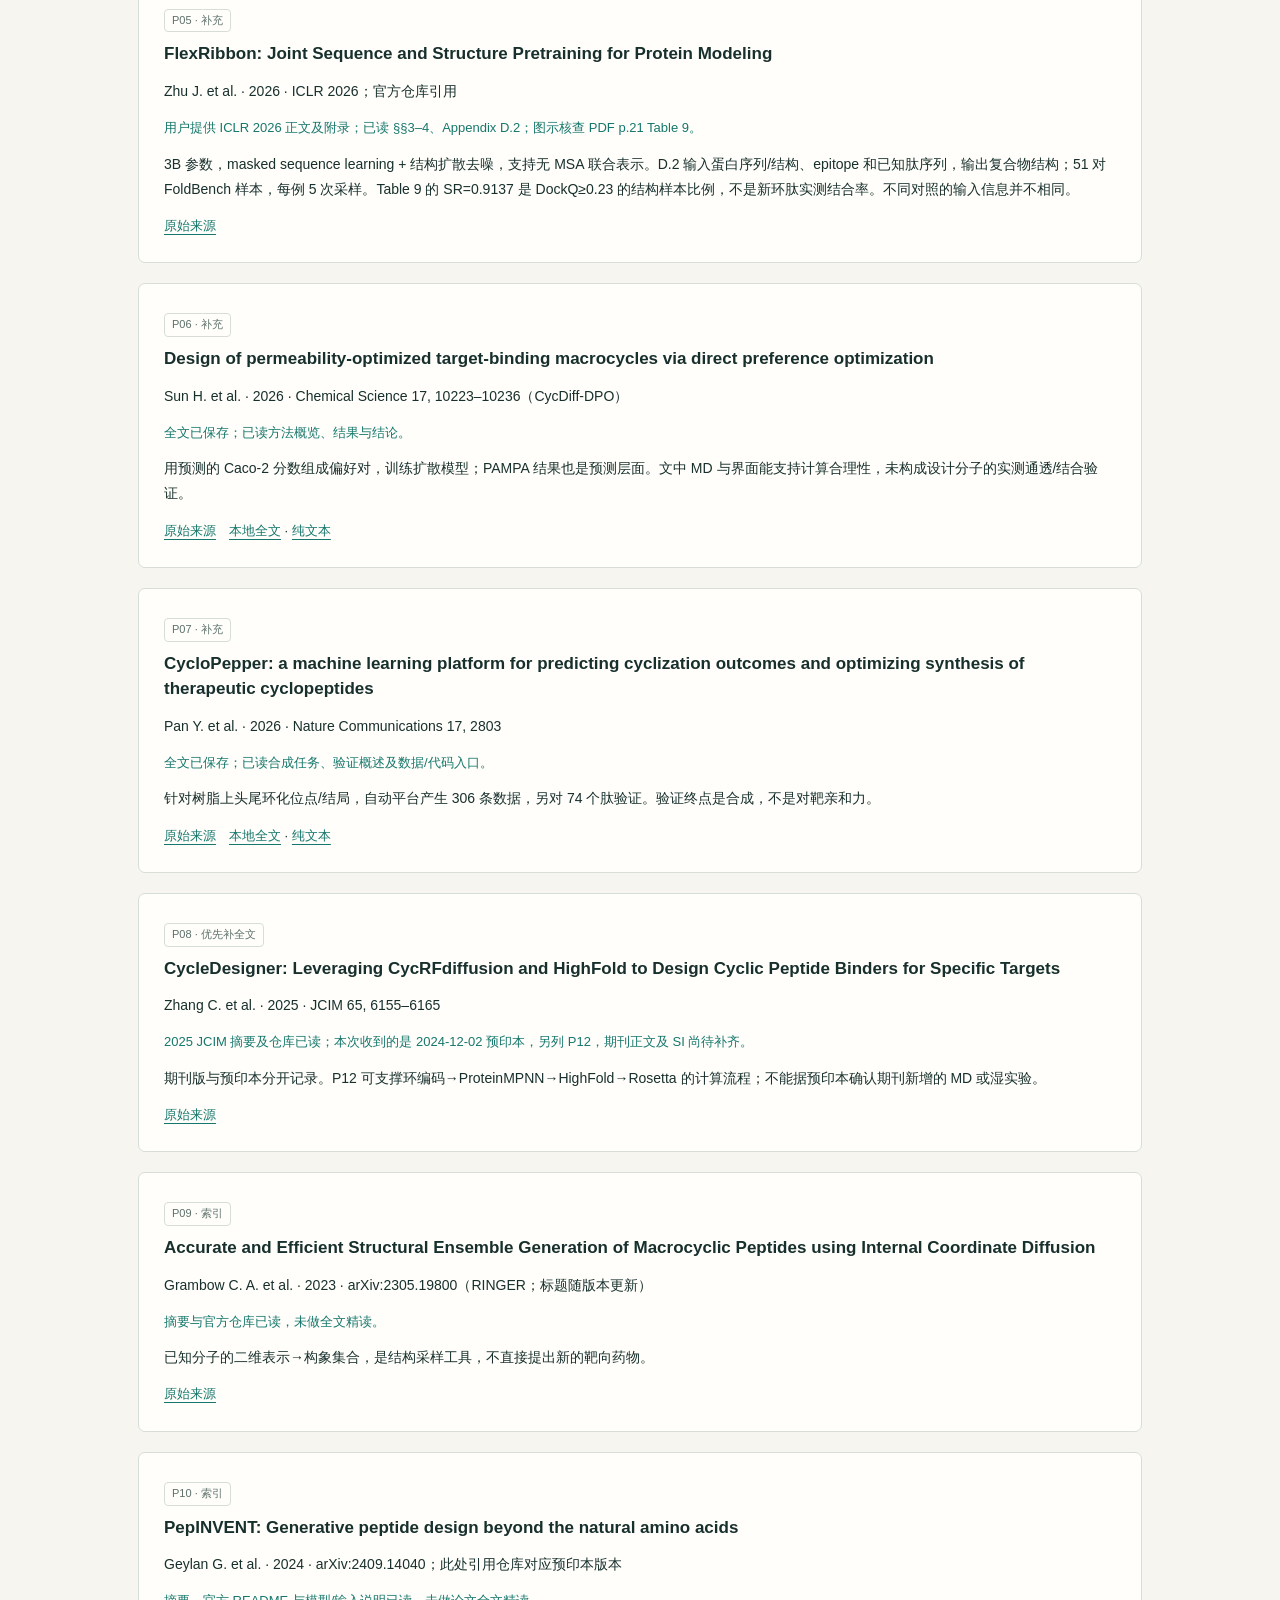
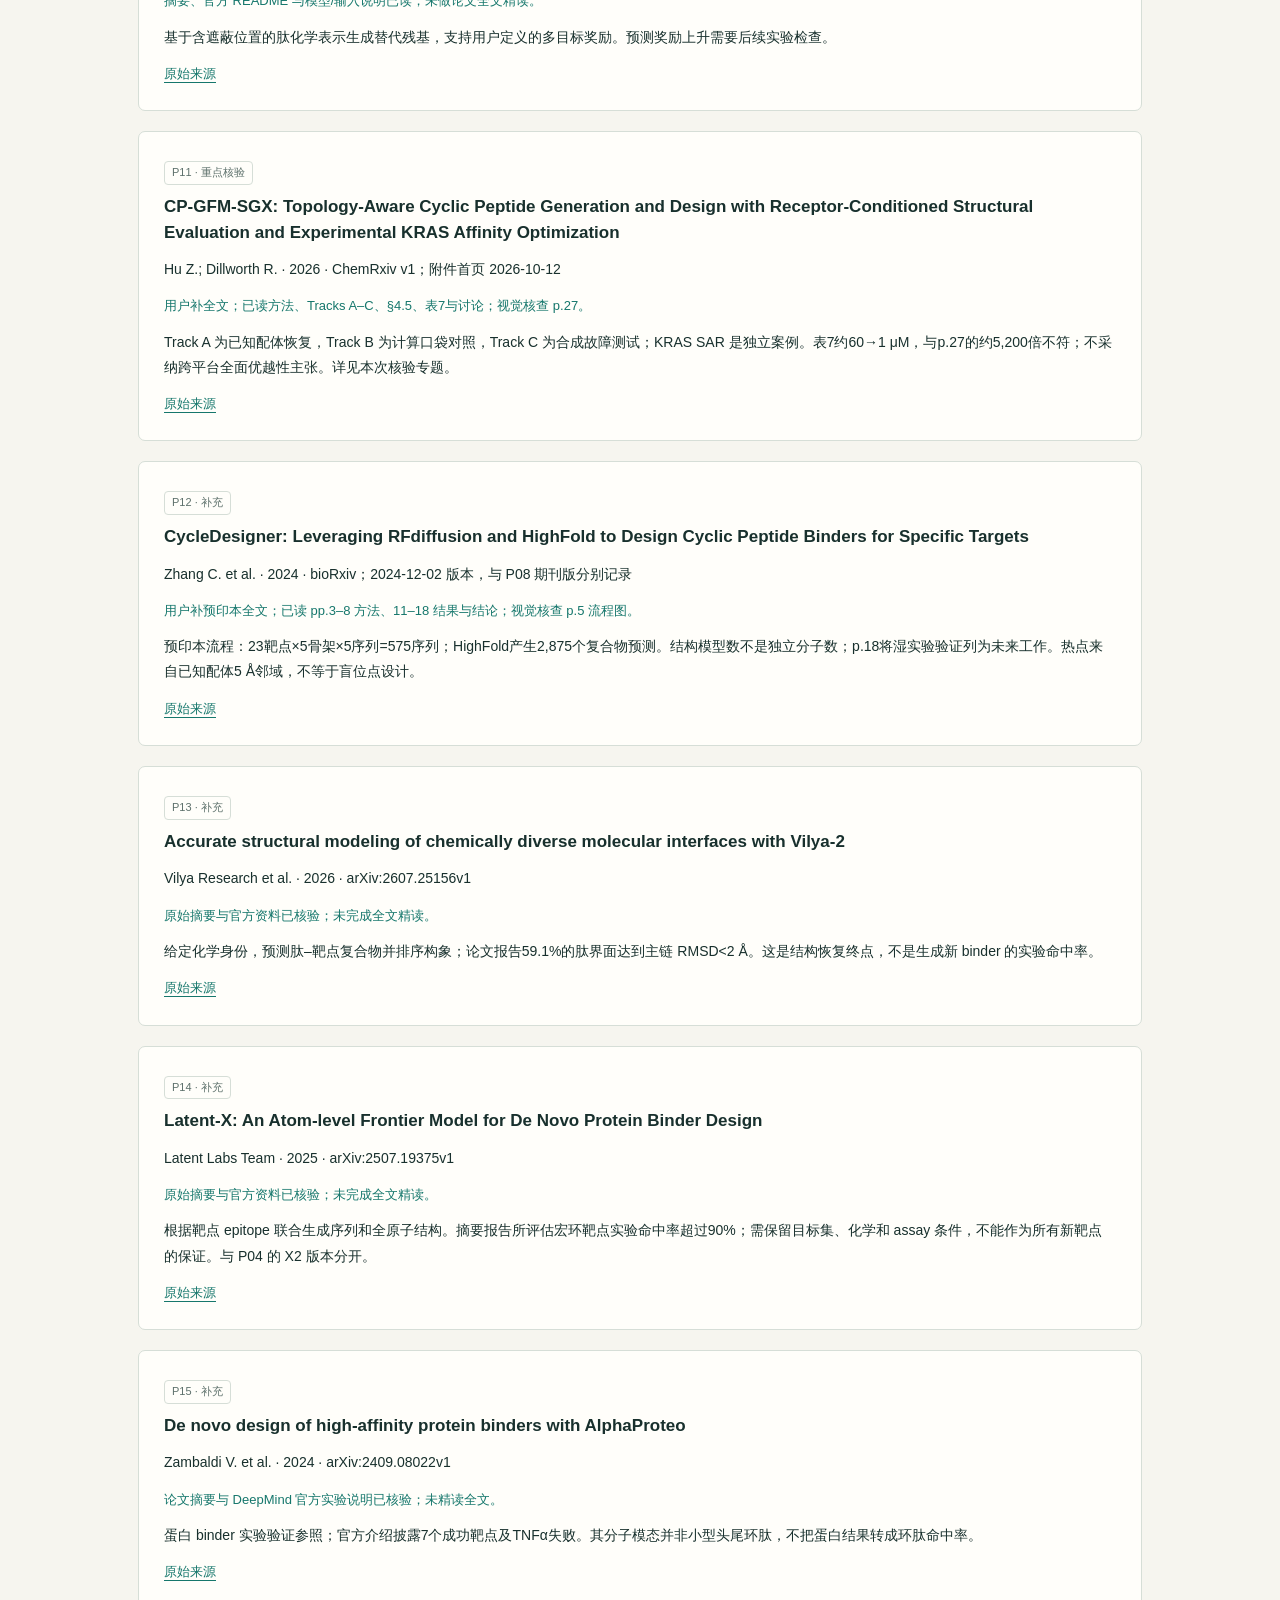
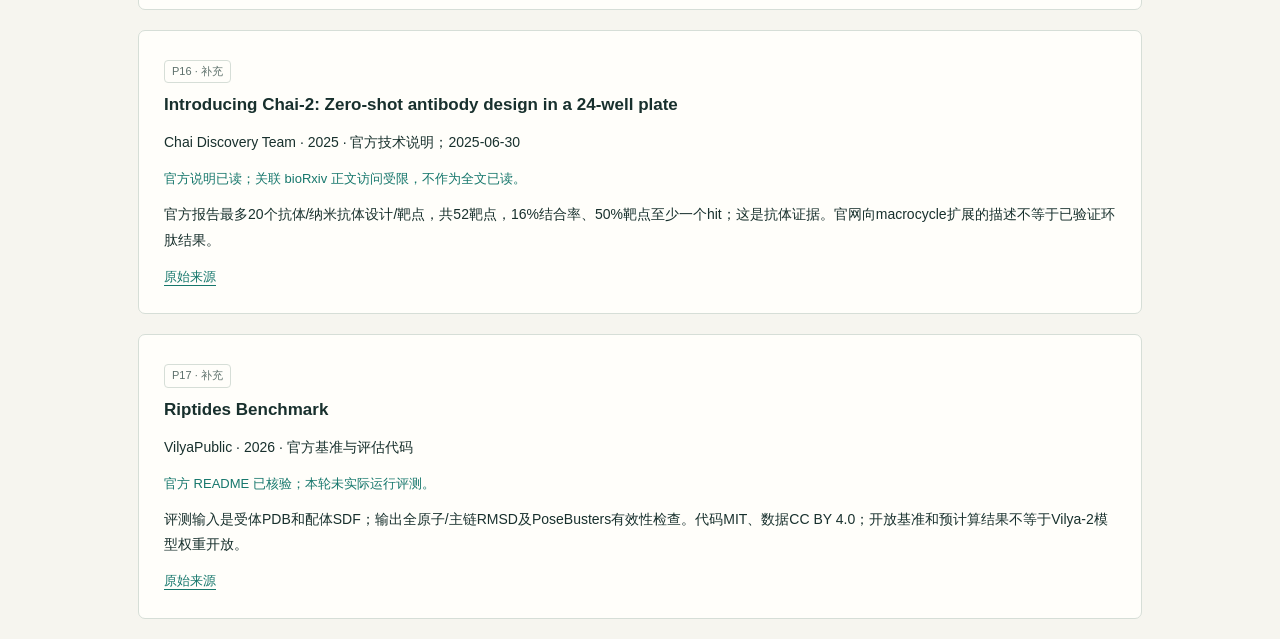
==== commit 87c9a59d: "update literatures" ====
--- a/literature/notes/index.html
+++ b/literature/notes/index.html
@@ -1 +1 @@
-<!doctype html><html lang="zh-CN"><head><meta charset="utf-8"><link rel="icon" href="data:,"><meta name="viewport" content="width=device-width,initial-scale=1"><title>环肽文献阅读笔记</title><link rel="stylesheet" href="../../styles.css"></head><body class="document-page"><header><div class="wrap"><div class="eyebrow">LITERATURE / 2026.11.03</div><h1>环肽文献阅读笔记</h1><a href="../../index.html#library">返回交互图谱 ↗</a></div></header><main class="wrap"><section><h2>阅读笔记与证据索引</h2><p>全文下载与阅读深度分别记录。以下是重点章节笔记，不是全文翻译或完整系统综述。优先顺序见主图谱的 190 分钟阅读路径。</p></section><article class="source" id="R01"><span class="tag">R01 · 核心</span><h3>Physicochemical rule-embedded generative modeling for constrained peptide therapeutics</h3><p class="source-meta">Wang Y. et al. · 2026 · npj Drug Discovery 3, 54</p><p class="read-status">全文已保存；重点读 pp. 1–3、5–13，表示、模型比较与证据边界。</p><p>将生成对象拆成化学身份、拓扑、坐标与构象群，有助于发现模型交接处的信息缺失。环闭合与预测性质改善，均需各自的实验证据。</p><p class="question">思考：我们的输出究竟是序列、带立体化学的分子，还是一个有实验支持的候选？</p><div class="links"><a href="https://www.nature.com/articles/s44386-026-00090-1">原始来源</a><a href="../fulltext/R01_rules_2026.pdf">本地全文</a><a href="../fulltext/R01_rules_2026.txt">纯文本</a></div></article><article class="source" id="R02"><span class="tag">R02 · 核心</span><h3>Understanding Cell Penetration of Cyclic Peptides</h3><p class="source-meta">Dougherty P. G.; Sahni A.; Pei D. · 2019 · Chemical Reviews 119, 10241–10287</p><p class="read-status">全文已保存；重点读 §§1.2、2.2、3.1 与细胞进入机制。</p><p>被动扩散、内吞及内体逃逸是不同过程。N-甲基化可能改善通透，却也可能破坏结合；总细胞摄取不等于胞质可用浓度。</p><p class="question">思考：若以胞内靶点为目标，我们准备测什么来排除“进入内体但到不了靶点”？</p><div class="links"><a href="https://pmc.ncbi.nlm.nih.gov/articles/PMC6739158/">原始来源</a><a href="../fulltext/R02_cell_penetration_2019.html">本地全文</a><a href="../fulltext/R02_cell_penetration_2019.txt">纯文本</a></div></article><article class="source" id="R03"><span class="tag">R03 · 核心</span><h3>Encoding and display technologies for combinatorial libraries in drug discovery: The coming of age from biology to therapy</h3><p class="source-meta">Fan Y. et al. · 2024 · Acta Pharmaceutica Sinica B</p><p class="read-status">全文已保存；重点读 §§2.1.3、5.4–5.6，并比较展示/编码方法。</p><p>mRNA display 将分子与编码相连，选择后可扩增、测序；标签相互作用和非特异吸附会引入偏差。脱离标签重合成后的结合与功能确认不可省略。</p><p class="question">思考：富集序列的增加，是目标结合、标签效应，还是扩增优势？</p><div class="links"><a href="https://pmc.ncbi.nlm.nih.gov/articles/PMC11365444/">原始来源</a><a href="../fulltext/R03_display_2024.html">本地全文</a><a href="../fulltext/R03_display_2024.txt">纯文本</a></div></article><article class="source" id="R04"><span class="tag">R04 · 可选补全文</span><h3>Peptide-based drug design using generative AI</h3><p class="source-meta">Ekambaram S.; Dokholyan N. V. · 2026 · Chemical Communications 62, 672–691（Highlight；2025-12 在线）</p><p class="read-status">摘要与书目已读；开放获取页面可见，但 PDF 请求返回 403。</p><p>生成架构与肽化学的补充阅读；本版不依据其未读正文作具体模型结论。</p><p class="question">待补：开放获取但本环境下载受限；可从出版社页面手动下载。</p><div class="links"><a href="https://pubs.rsc.org/en/Content/ArticleLanding/2026/CC/D5CC04998A">原始来源</a></div></article><article class="source" id="R05"><span class="tag">R05 · 核心</span><h3>The MM/PBSA and MM/GBSA methods to estimate ligand-binding affinities</h3><p class="source-meta">Genheden S.; Ryde U. · 2015 · Expert Opinion on Drug Discovery 10, 449–461</p><p class="read-status">全文已保存；重点读引言、采样与熵讨论、§§10–11。</p><p>端点能量对溶剂模型、介电参数、轨迹与熵处理敏感。适合帮助解释和局部排序，不能把绝对分数直接当成实测亲和力。</p><p class="question">思考：如果两个候选只差一点能量，这个差值是否大于重复模拟的波动？</p><div class="links"><a href="https://pmc.ncbi.nlm.nih.gov/articles/PMC4487606/">原始来源</a><a href="../fulltext/R05_MMPBSA_2015.html">本地全文</a><a href="../fulltext/R05_MMPBSA_2015.txt">纯文本</a></div></article><article class="source" id="R06"><span class="tag">R06 · 补充</span><h3>Cyclic Peptides in Modern Drug Discovery: Trends and Therapeutic Directions</h3><p class="source-meta">Thite T. et al. · 2026 · Journal of Medicinal Chemistry</p><p class="read-status">全文已保存；重点读 §§3、4.1、6.2–6.3。临床表未逐项追溯注册信息。</p><p>口服暴露受溶解、消化道稳定性、通透、外排和首过等因素共同影响；“环肽”包含多种连接化学。其 AI 段落把 AfCycDesign 与 AF3 混写，本版按原始论文纠正为 AF2。</p><p class="question">思考：我们要优化的是某个体外性质，还是与给药路径一致的完整暴露链？</p><div class="links"><a href="https://pmc.ncbi.nlm.nih.gov/articles/PMC13492385/">原始来源</a><a href="../fulltext/R06_trends_2026.html">本地全文</a><a href="../fulltext/R06_trends_2026.txt">纯文本</a></div></article><article class="source" id="R07"><span class="tag">R07 · 优先补全文</span><h3>Cyclic Peptide Therapeutic Agents Discovery: Computational and Artificial Intelligence-Driven Strategies</h3><p class="source-meta">Lin K.; Zhang C.; Bai R.; Duan H. · 2025 · Journal of Medicinal Chemistry 68, 10577–10598（Perspective）</p><p class="read-status">摘要与出版社元数据已读；页面显示购买/机构访问。</p><p>与环肽 AI、物理模拟及自动合成直接相关，补齐后可进一步核对中国团队技术链。</p><p class="question">待补：建议提供正文及 Supporting Information（若有）；用于补足模型与实验整合细节。</p><div class="links"><a href="https://doi.org/10.1021/acs.jmedchem.5c00712">原始来源</a></div></article><article class="source" id="R08"><span class="tag">R08 · 可选补全文</span><h3>The coming of age of cyclic peptide drugs: an update on discovery technologies</h3><p class="source-meta">You S.; McIntyre G.; Passioura T. · 2024 · Expert Opinion on Drug Discovery 19, 961–973</p><p class="read-status">PubMed 摘要已读；出版社访问 403。</p><p>展示筛选走向药物开发的补充视角；作者包含 Insamo 研究人员，不能当作对该公司的独立评估。</p><p class="question">待补：本环境无法访问正文；不确定你的机构是否可直接下载。</p><div class="links"><a href="https://pubmed.ncbi.nlm.nih.gov/38872502/">原始来源</a></div></article><article class="source" id="R09"><span class="tag">R09 · 可选补全文</span><h3>Rational design of cyclic peptides, with an emphasis on bicyclic peptides</h3><p class="source-meta">Rowland C. E.; Bezerra G. A.; Skynner M. J. · 2025 · Current Opinion in Structural Biology 92, 103025</p><p class="read-status">摘要已读；PubMed 标记 Free article，出版社全文在本环境未能获取。</p><p>聚焦 hit 优化、已知配体/蛋白界面启发与双环设计。作者来自 BicycleTx。</p><p class="question">待补：优先从 PubMed 的 Full text link 获取；不应因自动访问失败推断它收费。</p><div class="links"><a href="https://pubmed.ncbi.nlm.nih.gov/40068542/">原始来源</a></div></article><article class="source" id="R10"><span class="tag">R10 · 可选补全文</span><h3>Opportunities and challenges of artificial intelligence-driven peptide discovery</h3><p class="source-meta">Wang Z. et al. · 2026 · Chinese Chemical Letters, 113345（在线预发表）</p><p class="read-status">摘要已读；页面提供机构访问/购买，未取得全文。</p><p>将方法概括为结构、序列和功能导向，可用于查漏；本版具体项目仍由原始资料支撑。</p><p class="question">待补：可选更新阅读；已有 R01 可先覆盖多数方法背景。</p><div class="links"><a href="https://www.sciencedirect.com/science/article/pii/S1001841726009848">原始来源</a></div></article><article class="source" id="P01"><span class="tag">P01 · 核心</span><h3>Accurate de novo design of high-affinity protein-binding macrocycles using deep learning</h3><p class="source-meta">Rettie S. A. et al. · 2025 · Nature Chemical Biology（RFpeptides）</p><p class="read-status">全文已保存；已读设计流程、靶点验证及 code availability。</p><p>环骨架扩散→ProteinMPNN→重预测/界面过滤→合成实验。四个靶点各测试不超过 20 个候选，均得到结合分子；部分复合物有晶体结构。生成量与送测量必须分别记录。</p><div class="links"><a href="https://pmc.ncbi.nlm.nih.gov/articles/PMC12643943/">原始来源</a><a href="../fulltext/P01_RFpeptides.html">本地全文</a><a href="../fulltext/P01_RFpeptides.txt">纯文本</a></div></article><article class="source" id="P02"><span class="tag">P02 · 补充</span><h3>BoltzGen: Toward Universal Binder Design</h3><p class="source-meta">Stark H. et al. · 2025 · 技术报告；按 2026-11-03 下载版本阅读</p><p class="read-status">全文已保存；已读 §2.6 与方法/流程概述。作者 URL 为可更新版本。</p><p>当前下载版的 Rag 实验包括二硫键环肽，§2.6 报告 23/26 浓度依赖结合，Kd 6–629 μM；这不是头尾酰胺环肽的通用成功率，也不同于早期搜索摘要数字。</p><div class="links"><a href="https://hannes-stark.com/assets/boltzgen.pdf">原始来源</a><a href="../fulltext/P02_BoltzGen.pdf">本地全文</a><a href="../fulltext/P02_BoltzGen.txt">纯文本</a></div></article><article class="source" id="P03"><span class="tag">P03 · 核心</span><h3>Cyclic peptide structure prediction and design using AlphaFold2</h3><p class="source-meta">Rettie S. A. et al. · 2025 · Nature Communications 16, 4730</p><p class="read-status">全文已保存；已读 MDM2 motif grafting、Discussion、Code availability。</p><p>环状相对位置编码支持 AF2 预测与设计；靶向设计示例包含 motif grafting、ProteinMPNN、Rosetta 和实验。应将结果归于完整流程，不能只归功于单个网络。</p><div class="links"><a href="https://www.nature.com/articles/s41467-025-59940-7">原始来源</a><a href="../fulltext/P03_AfCycDesign.pdf">本地全文</a><a href="../fulltext/P03_AfCycDesign.txt">纯文本</a></div></article><article class="source" id="P04"><span class="tag">P04 · 补充</span><h3>Drug-like antibodies with low immunogenicity in human panels designed with Latent-X2</h3><p class="source-meta">Latent Labs Team · 2025 · arXiv:2512.20263v1，预印本</p><p class="read-status">全文已保存；已读概览与环肽结果，抗体部分不外推。</p><p>报告包含 K-Ras(G12D)、PHD2 环肽结合数据；抗体的人源样本免疫原性结果不能转移给环肽。闭源平台结果仍需在自己的靶点与实验条件复测。</p><div class="links"><a href="https://arxiv.org/abs/2512.20263">原始来源</a><a href="../fulltext/P04_LatentX2.pdf">本地全文</a><a href="../fulltext/P04_LatentX2.txt">纯文本</a></div></article><article class="source" id="P05"><span class="tag">P05 · 优先补全文</span><h3>FlexRibbon: Joint Sequence and Structure Pretraining for Protein Modeling</h3><p class="source-meta">Zhu J. et al. · 2026 · ICLR 2026；官方仓库引用</p><p class="read-status">官方 README 已读；OpenReview PDF 下载 403，未完成论文全文核验。</p><p>可确认联合序列/结构建模、代码及权重入口。当前材料不足以把它列成已验证的环肽设计平台；创业主体与商业边界也未确认。</p><p class="question">待补：提供论文及补充材料，或创始人分享的技术资料；重点核对环肽闭环、非天然残基及湿实验。</p><div class="links"><a href="https://openreview.net/forum?id=B8BXHrshMi">原始来源</a></div></article><article class="source" id="P06"><span class="tag">P06 · 补充</span><h3>Design of permeability-optimized target-binding macrocycles via direct preference optimization</h3><p class="source-meta">Sun H. et al. · 2026 · Chemical Science 17, 10223–10236（CycDiff-DPO）</p><p class="read-status">全文已保存；已读方法概览、结果与结论。</p><p>用预测的 Caco-2 分数组成偏好对，训练扩散模型；PAMPA 结果也是预测层面。文中 MD 与界面能支持计算合理性，未构成设计分子的实测通透/结合验证。</p><div class="links"><a href="https://pmc.ncbi.nlm.nih.gov/articles/PMC13074632/">原始来源</a><a href="../fulltext/P06_CycDiffDPO.html">本地全文</a><a href="../fulltext/P06_CycDiffDPO.txt">纯文本</a></div></article><article class="source" id="P07"><span class="tag">P07 · 补充</span><h3>CycloPepper: a machine learning platform for predicting cyclization outcomes and optimizing synthesis of therapeutic cyclopeptides</h3><p class="source-meta">Pan Y. et al. · 2026 · Nature Communications 17, 2803</p><p class="read-status">全文已保存；已读合成任务、验证概述及数据/代码入口。</p><p>针对树脂上头尾环化位点/结局，自动平台产生 306 条数据，另对 74 个肽验证。验证终点是合成，不是对靶亲和力。</p><div class="links"><a href="https://www.nature.com/articles/s41467-026-69441-w">原始来源</a><a href="../fulltext/P07_CycloPepper.pdf">本地全文</a><a href="../fulltext/P07_CycloPepper.txt">纯文本</a></div></article><article class="source" id="P08"><span class="tag">P08 · 优先补全文</span><h3>CycleDesigner: Leveraging CycRFdiffusion and HighFold to Design Cyclic Peptide Binders for Specific Targets</h3><p class="source-meta">Zhang C. et al. · 2025 · JCIM 65, 6155–6165</p><p class="read-status">摘要及官方 README 已读；ACS 正文访问 403。</p><p>CycRFdiffusion、ProteinMPNN、HighFold 组成流程；仓库提供 MD 数据链接。完整比较、筛选阈值及湿实验证据需正文与补充材料核验。</p><p class="question">待补：建议正文和 Supporting Information 一起提供；不能把后续同名/近名方法的实验合并到本篇。</p><div class="links"><a href="https://pubmed.ncbi.nlm.nih.gov/40495275/">原始来源</a></div></article><article class="source" id="P09"><span class="tag">P09 · 索引</span><h3>Accurate and Efficient Structural Ensemble Generation of Macrocyclic Peptides using Internal Coordinate Diffusion</h3><p class="source-meta">Grambow C. A. et al. · 2023 · arXiv:2305.19800（RINGER；标题随版本更新）</p><p class="read-status">摘要与官方仓库已读，未做全文精读。</p><p>已知分子的二维表示→构象集合，是结构采样工具，不直接提出新的靶向药物。</p><div class="links"><a href="https://arxiv.org/abs/2305.19800">原始来源</a></div></article><article class="source" id="P10"><span class="tag">P10 · 索引</span><h3>PepINVENT: Generative peptide design beyond the natural amino acids</h3><p class="source-meta">Geylan G. et al. · 2024 · arXiv:2409.14040；此处引用仓库对应预印本版本</p><p class="read-status">摘要、官方 README 与模型/输入说明已读，未做论文全文精读。</p><p>基于含遮蔽位置的肽化学表示生成替代残基，支持用户定义的多目标奖励。预测奖励上升需要后续实验检查。</p><div class="links"><a href="https://arxiv.org/abs/2409.14040">原始来源</a></div></article><section><h2>交叉核验记录</h2><p><strong>AfCycDesign：</strong>R06 的 AI 段落将其与 AlphaFold3 混写；P03 标题、方法和代码说明明确基于 AlphaFold2。主图谱采用 P03。</p><p><strong>BoltzGen：</strong>搜索索引中存在早期报告数字。2026-11-03 实际下载报告的 §2.6 为 23/26 二硫键环肽出现浓度依赖结合，Kd 范围 6–629 μM。保留下载文件与 SHA-256，不把该数字推广为任意环型/靶点成功率。</p><p><strong>CycDiff-DPO：</strong>摘要里 permeability 的改善需与方法一起阅读：用预测器做偏好和评价，MD 与界面能仍是计算证据。没有据此宣称实测通透改善。</p><p><strong>FlexRibbon：</strong>仓库与权重链接可确认，论文全文此次访问失败；其环肽应用与商业主体需另外取得证据。没有将该项目直接归为已验证环肽平台。</p></section></main><footer><div class="wrap">个人研究资料 · 全文保留原作者版权与许可 · 本文为独立阅读笔记</div></footer></body></html>+<!doctype html><html lang="zh-CN"><head><meta charset="utf-8"><meta name="viewport" content="width=device-width,initial-scale=1"><link rel="icon" href="data:,"><title>环肽文献阅读笔记</title><link rel="stylesheet" href="../../styles.css"></head><body class="document-page"><header><div class="wrap"><div class="eyebrow">LITERATURE / 2026.11.03</div><h1>环肽文献阅读笔记</h1><a href="../../index.html#library">返回交互图谱</a></div></header><main class="wrap"><section><h2>全文、版本与证据分别记录</h2><p>现有27条资料，16份全文已保存并阅读重点部分。新增附件仅本地提供全文入口；线上保留来源及笔记。</p><a href="../update-review.html">本次核验专题：版本差异与 CP-GFM 待澄清项</a></section><article class="source" id="R01"><span class="tag">R01 · 核心</span><h3>Physicochemical rule-embedded generative modeling for constrained peptide therapeutics</h3><p>Wang Y. et al. · 2026 · npj Drug Discovery 3, 54</p><p class="read-status">全文已保存；重点读 pp. 1–3、5–13，表示、模型比较与证据边界。</p><p>将生成对象拆成化学身份、拓扑、坐标与构象群，有助于发现模型交接处的信息缺失。环闭合与预测性质改善，均需各自的实验证据。</p><p class="question">我们的输出究竟是序列、带立体化学的分子，还是一个有实验支持的候选？</p><div class="links"><a href="https://www.nature.com/articles/s44386-026-00090-1">原始来源</a><span><a href="../fulltext/R01_rules_2026.pdf">本地全文</a> · <a href="../fulltext/R01_rules_2026.txt">纯文本</a></span></div></article><article class="source" id="R02"><span class="tag">R02 · 核心</span><h3>Understanding Cell Penetration of Cyclic Peptides</h3><p>Dougherty P. G.; Sahni A.; Pei D. · 2019 · Chemical Reviews 119, 10241–10287</p><p class="read-status">全文已保存；重点读 §§1.2、2.2、3.1 与细胞进入机制。</p><p>被动扩散、内吞及内体逃逸是不同过程。N-甲基化可能改善通透，却也可能破坏结合；总细胞摄取不等于胞质可用浓度。</p><p class="question">若以胞内靶点为目标，我们准备测什么来排除“进入内体但到不了靶点”？</p><div class="links"><a href="https://pmc.ncbi.nlm.nih.gov/articles/PMC6739158/">原始来源</a><span><a href="../fulltext/R02_cell_penetration_2019.html">本地全文</a> · <a href="../fulltext/R02_cell_penetration_2019.txt">纯文本</a></span></div></article><article class="source" id="R03"><span class="tag">R03 · 核心</span><h3>Encoding and display technologies for combinatorial libraries in drug discovery: The coming of age from biology to therapy</h3><p>Fan Y. et al. · 2024 · Acta Pharmaceutica Sinica B</p><p class="read-status">全文已保存；重点读 §§2.1.3、5.4–5.6，并比较展示/编码方法。</p><p>mRNA display 将分子与编码相连，选择后可扩增、测序；标签相互作用和非特异吸附会引入偏差。脱离标签重合成后的结合与功能确认不可省略。</p><p class="question">富集序列的增加，是目标结合、标签效应，还是扩增优势？</p><div class="links"><a href="https://pmc.ncbi.nlm.nih.gov/articles/PMC11365444/">原始来源</a><span><a href="../fulltext/R03_display_2024.html">本地全文</a> · <a href="../fulltext/R03_display_2024.txt">纯文本</a></span></div></article><article class="source" id="R04"><span class="tag">R04 · 补充</span><h3>Peptide-based drug design using generative AI</h3><p>Ekambaram S.; Dokholyan N. V. · 2026 · Chemical Communications 62, 672–691（Highlight；2025-12 在线）</p><p class="read-status">用户补全文；已读 pp. 5–10 生成架构与非天然残基、pp. 14–16 数据偏差和闭环讨论。</p><p>综述把生成架构、肽化学与实验系统连接起来。模型输出结构/序列，ADMET 仍受数据分布与测量条件限制；负样本缺失会误导优化。适合作为方法地图，不以其概述替代原始实验。</p><div class="links"><a href="https://pubs.rsc.org/en/Content/ArticleLanding/2026/CC/D5CC04998A">原始来源</a><span data-local-only><a href="../fulltext/R04_generative_AI.pdf">本地全文</a> · <a href="../fulltext/R04_generative_AI.txt">纯文本</a></span></div></article><article class="source" id="R05"><span class="tag">R05 · 核心</span><h3>The MM/PBSA and MM/GBSA methods to estimate ligand-binding affinities</h3><p>Genheden S.; Ryde U. · 2015 · Expert Opinion on Drug Discovery 10, 449–461</p><p class="read-status">全文已保存；重点读引言、采样与熵讨论、§§10–11。</p><p>端点能量对溶剂模型、介电参数、轨迹与熵处理敏感。适合帮助解释和局部排序，不能把绝对分数直接当成实测亲和力。</p><p class="question">如果两个候选只差一点能量，这个差值是否大于重复模拟的波动？</p><div class="links"><a href="https://pmc.ncbi.nlm.nih.gov/articles/PMC4487606/">原始来源</a><span><a href="../fulltext/R05_MMPBSA_2015.html">本地全文</a> · <a href="../fulltext/R05_MMPBSA_2015.txt">纯文本</a></span></div></article><article class="source" id="R06"><span class="tag">R06 · 补充</span><h3>Cyclic Peptides in Modern Drug Discovery: Trends and Therapeutic Directions</h3><p>Thite T. et al. · 2026 · Journal of Medicinal Chemistry</p><p class="read-status">全文已保存；重点读 §§3、4.1、6.2–6.3。临床表未逐项追溯注册信息。</p><p>口服暴露受溶解、消化道稳定性、通透、外排和首过等因素共同影响；“环肽”包含多种连接化学。其 AI 段落把 AfCycDesign 与 AF3 混写，本版按原始论文纠正为 AF2。</p><p class="question">我们要优化的是某个体外性质，还是与给药路径一致的完整暴露链？</p><div class="links"><a href="https://pmc.ncbi.nlm.nih.gov/articles/PMC13492385/">原始来源</a><span><a href="../fulltext/R06_trends_2026.html">本地全文</a> · <a href="../fulltext/R06_trends_2026.txt">纯文本</a></span></div></article><article class="source" id="R07"><span class="tag">R07 · 优先补全文</span><h3>Cyclic Peptide Therapeutic Agents Discovery: Computational and Artificial Intelligence-Driven Strategies</h3><p>Lin K.; Zhang C.; Bai R.; Duan H. · 2025 · Journal of Medicinal Chemistry 68, 10577–10598（Perspective）</p><p class="read-status">摘要与出版社元数据已读；页面显示购买/机构访问。</p><p>与环肽 AI、物理模拟及自动合成直接相关，补齐后可进一步核对中国团队技术链。</p><div class="links"><a href="https://doi.org/10.1021/acs.jmedchem.5c00712">原始来源</a></div></article><article class="source" id="R08"><span class="tag">R08 · 可选补全文</span><h3>The coming of age of cyclic peptide drugs: an update on discovery technologies</h3><p>You S.; McIntyre G.; Passioura T. · 2024 · Expert Opinion on Drug Discovery 19, 961–973</p><p class="read-status">PubMed 摘要已读；出版社访问 403。</p><p>展示筛选走向药物开发的补充视角；作者包含 Insamo 研究人员，不能当作对该公司的独立评估。</p><div class="links"><a href="https://pubmed.ncbi.nlm.nih.gov/38872502/">原始来源</a></div></article><article class="source" id="R09"><span class="tag">R09 · 补充</span><h3>Rational design of cyclic peptides, with an emphasis on bicyclic peptides</h3><p>Rowland C. E.; Bezerra G. A.; Skynner M. J. · 2025 · Current Opinion in Structural Biology 92, 103025</p><p class="read-status">用户补全文；已读 pp. 1–5，重点为展示筛选、结构指导优化和双环连接化学。</p><p>双环路线通常从展示筛选的 hit 出发，结合结构解析、单体替换及多聚/偶联设计优化。连接骨架决定几何约束；双环并非简单把头尾单环“再闭一次”。作者来自 BicycleTx，案例为综述归纳，未逐篇复核原始研究。</p><div class="links"><a href="https://pubmed.ncbi.nlm.nih.gov/40068542/">原始来源</a><span data-local-only><a href="../fulltext/R09_bicyclic_review.pdf">本地全文</a> · <a href="../fulltext/R09_bicyclic_review.txt">纯文本</a></span></div></article><article class="source" id="R10"><span class="tag">R10 · 可选补全文</span><h3>Opportunities and challenges of artificial intelligence-driven peptide discovery</h3><p>Wang Z. et al. · 2026 · Chinese Chemical Letters, 113345（在线预发表）</p><p class="read-status">摘要已读；页面提供机构访问/购买，未取得全文。</p><p>将方法概括为结构、序列和功能导向，可用于查漏；本版具体项目仍由原始资料支撑。</p><div class="links"><a href="https://www.sciencedirect.com/science/article/pii/S1001841726009848">原始来源</a></div></article><article class="source" id="P01"><span class="tag">P01 · 核心</span><h3>Accurate de novo design of high-affinity protein-binding macrocycles using deep learning</h3><p>Rettie S. A. et al. · 2025 · Nature Chemical Biology（RFpeptides）</p><p class="read-status">全文已保存；已读设计流程、靶点验证及 code availability。</p><p>环骨架扩散→ProteinMPNN→重预测/界面过滤→合成实验。四个靶点各测试不超过 20 个候选，均得到结合分子；部分复合物有晶体结构。生成量与送测量必须分别记录。</p><div class="links"><a href="https://pmc.ncbi.nlm.nih.gov/articles/PMC12643943/">原始来源</a><span><a href="../fulltext/P01_RFpeptides.html">本地全文</a> · <a href="../fulltext/P01_RFpeptides.txt">纯文本</a></span></div></article><article class="source" id="P02"><span class="tag">P02 · 补充</span><h3>BoltzGen: Toward Universal Binder Design</h3><p>Stark H. et al. · 2025 · 技术报告；按 2026-11-03 下载版本阅读</p><p class="read-status">全文已保存；已读 §2.6 与方法/流程概述。作者 URL 为可更新版本。</p><p>当前下载版的 Rag 实验包括二硫键环肽，§2.6 报告 23/26 浓度依赖结合，Kd 6–629 μM；这不是头尾酰胺环肽的通用成功率，也不同于早期搜索摘要数字。</p><div class="links"><a href="https://hannes-stark.com/assets/boltzgen.pdf">原始来源</a><span><a href="../fulltext/P02_BoltzGen.pdf">本地全文</a> · <a href="../fulltext/P02_BoltzGen.txt">纯文本</a></span></div></article><article class="source" id="P03"><span class="tag">P03 · 核心</span><h3>Cyclic peptide structure prediction and design using AlphaFold2</h3><p>Rettie S. A. et al. · 2025 · Nature Communications 16, 4730</p><p class="read-status">全文已保存；已读 MDM2 motif grafting、Discussion、Code availability。</p><p>环状相对位置编码支持 AF2 预测与设计；靶向设计示例包含 motif grafting、ProteinMPNN、Rosetta 和实验。应将结果归于完整流程，不能只归功于单个网络。</p><div class="links"><a href="https://www.nature.com/articles/s41467-025-59940-7">原始来源</a><span><a href="../fulltext/P03_AfCycDesign.pdf">本地全文</a> · <a href="../fulltext/P03_AfCycDesign.txt">纯文本</a></span></div></article><article class="source" id="P04"><span class="tag">P04 · 补充</span><h3>Drug-like antibodies with low immunogenicity in human panels designed with Latent-X2</h3><p>Latent Labs Team · 2025 · arXiv:2512.20263v1，预印本</p><p class="read-status">全文已保存；已读概览与环肽结果，抗体部分不外推。</p><p>报告包含 K-Ras(G12D)、PHD2 环肽结合数据；抗体的人源样本免疫原性结果不能转移给环肽。闭源平台结果仍需在自己的靶点与实验条件复测。</p><div class="links"><a href="https://arxiv.org/abs/2512.20263">原始来源</a><span><a href="../fulltext/P04_LatentX2.pdf">本地全文</a> · <a href="../fulltext/P04_LatentX2.txt">纯文本</a></span></div></article><article class="source" id="P05"><span class="tag">P05 · 补充</span><h3>FlexRibbon: Joint Sequence and Structure Pretraining for Protein Modeling</h3><p>Zhu J. et al. · 2026 · ICLR 2026；官方仓库引用</p><p class="read-status">用户提供 ICLR 2026 正文及附录；已读 §§3–4、Appendix D.2；图示核查 PDF p.21 Table 9。</p><p>3B 参数，masked sequence learning + 结构扩散去噪，支持无 MSA 联合表示。D.2 输入蛋白序列/结构、epitope 和已知肽序列，输出复合物结构；51 对 FoldBench 样本，每例 5 次采样。Table 9 的 SR=0.9137 是 DockQ≥0.23 的结构样本比例，不是新环肽实测结合率。不同对照的输入信息并不相同。</p><div class="links"><a href="https://openreview.net/forum?id=B8BXHrshMi">原始来源</a><span data-local-only><a href="../fulltext/P05_FlexRibbon.pdf">本地全文</a> · <a href="../fulltext/P05_FlexRibbon.txt">纯文本</a></span></div></article><article class="source" id="P06"><span class="tag">P06 · 补充</span><h3>Design of permeability-optimized target-binding macrocycles via direct preference optimization</h3><p>Sun H. et al. · 2026 · Chemical Science 17, 10223–10236（CycDiff-DPO）</p><p class="read-status">全文已保存；已读方法概览、结果与结论。</p><p>用预测的 Caco-2 分数组成偏好对，训练扩散模型；PAMPA 结果也是预测层面。文中 MD 与界面能支持计算合理性，未构成设计分子的实测通透/结合验证。</p><div class="links"><a href="https://pmc.ncbi.nlm.nih.gov/articles/PMC13074632/">原始来源</a><span><a href="../fulltext/P06_CycDiffDPO.html">本地全文</a> · <a href="../fulltext/P06_CycDiffDPO.txt">纯文本</a></span></div></article><article class="source" id="P07"><span class="tag">P07 · 补充</span><h3>CycloPepper: a machine learning platform for predicting cyclization outcomes and optimizing synthesis of therapeutic cyclopeptides</h3><p>Pan Y. et al. · 2026 · Nature Communications 17, 2803</p><p class="read-status">全文已保存；已读合成任务、验证概述及数据/代码入口。</p><p>针对树脂上头尾环化位点/结局，自动平台产生 306 条数据，另对 74 个肽验证。验证终点是合成，不是对靶亲和力。</p><div class="links"><a href="https://www.nature.com/articles/s41467-026-69441-w">原始来源</a><span><a href="../fulltext/P07_CycloPepper.pdf">本地全文</a> · <a href="../fulltext/P07_CycloPepper.txt">纯文本</a></span></div></article><article class="source" id="P08"><span class="tag">P08 · 优先补全文</span><h3>CycleDesigner: Leveraging CycRFdiffusion and HighFold to Design Cyclic Peptide Binders for Specific Targets</h3><p>Zhang C. et al. · 2025 · JCIM 65, 6155–6165</p><p class="read-status">2025 JCIM 摘要及仓库已读；本次收到的是 2024-12-02 预印本，另列 P12，期刊正文及 SI 尚待补齐。</p><p>期刊版与预印本分开记录。P12 可支撑环编码→ProteinMPNN→HighFold→Rosetta 的计算流程；不能据预印本确认期刊新增的 MD 或湿实验。</p><div class="links"><a href="https://pubmed.ncbi.nlm.nih.gov/40495275/">原始来源</a></div></article><article class="source" id="P09"><span class="tag">P09 · 索引</span><h3>Accurate and Efficient Structural Ensemble Generation of Macrocyclic Peptides using Internal Coordinate Diffusion</h3><p>Grambow C. A. et al. · 2023 · arXiv:2305.19800（RINGER；标题随版本更新）</p><p class="read-status">摘要与官方仓库已读，未做全文精读。</p><p>已知分子的二维表示→构象集合，是结构采样工具，不直接提出新的靶向药物。</p><div class="links"><a href="https://arxiv.org/abs/2305.19800">原始来源</a></div></article><article class="source" id="P10"><span class="tag">P10 · 索引</span><h3>PepINVENT: Generative peptide design beyond the natural amino acids</h3><p>Geylan G. et al. · 2024 · arXiv:2409.14040；此处引用仓库对应预印本版本</p><p class="read-status">摘要、官方 README 与模型/输入说明已读，未做论文全文精读。</p><p>基于含遮蔽位置的肽化学表示生成替代残基，支持用户定义的多目标奖励。预测奖励上升需要后续实验检查。</p><div class="links"><a href="https://arxiv.org/abs/2409.14040">原始来源</a></div></article><article class="source" id="P11"><span class="tag">P11 · 重点核验</span><h3>CP-GFM-SGX: Topology-Aware Cyclic Peptide Generation and Design with Receptor-Conditioned Structural Evaluation and Experimental KRAS Affinity Optimization</h3><p>Hu Z.; Dillworth R. · 2026 · ChemRxiv v1；附件首页 2026-10-12</p><p class="read-status">用户补全文；已读方法、Tracks A–C、§4.5、表7与讨论；视觉核查 p.27。</p><p>Track A 为已知配体恢复，Track B 为计算口袋对照，Track C 为合成故障测试；KRAS SAR 是独立案例。表7约60→1 μM，与p.27的约5,200倍不符；不采纳跨平台全面优越性主张。详见本次核验专题。</p><div class="links"><a href="https://doi.org/10.26434/chemrxiv.15010253/v1">原始来源</a><span data-local-only><a href="../fulltext/P11_CP_GFM_v1.pdf">本地全文</a> · <a href="../fulltext/P11_CP_GFM_v1.txt">纯文本</a></span></div></article><article class="source" id="P12"><span class="tag">P12 · 补充</span><h3>CycleDesigner: Leveraging RFdiffusion and HighFold to Design Cyclic Peptide Binders for Specific Targets</h3><p>Zhang C. et al. · 2024 · bioRxiv；2024-12-02 版本，与 P08 期刊版分别记录</p><p class="read-status">用户补预印本全文；已读 pp.3–8 方法、11–18 结果与结论；视觉核查 p.5 流程图。</p><p>预印本流程：23靶点×5骨架×5序列=575序列；HighFold产生2,875个复合物预测。结构模型数不是独立分子数；p.18将湿实验验证列为未来工作。热点来自已知配体5 Å邻域，不等于盲位点设计。</p><div class="links"><a href="https://doi.org/10.1101/2024.11.27.625581">原始来源</a><span data-local-only><a href="../fulltext/P12_CycleDesigner_preprint.pdf">本地全文</a> · <a href="../fulltext/P12_CycleDesigner_preprint.txt">纯文本</a></span></div></article><article class="source" id="P13"><span class="tag">P13 · 补充</span><h3>Accurate structural modeling of chemically diverse molecular interfaces with Vilya-2</h3><p>Vilya Research et al. · 2026 · arXiv:2607.25156v1</p><p class="read-status">原始摘要与官方资料已核验；未完成全文精读。</p><p>给定化学身份，预测肽–靶点复合物并排序构象；论文报告59.1%的肽界面达到主链 RMSD&lt;2 Å。这是结构恢复终点，不是生成新 binder 的实验命中率。</p><div class="links"><a href="https://arxiv.org/abs/2607.25156">原始来源</a></div></article><article class="source" id="P14"><span class="tag">P14 · 补充</span><h3>Latent-X: An Atom-level Frontier Model for De Novo Protein Binder Design</h3><p>Latent Labs Team · 2025 · arXiv:2507.19375v1</p><p class="read-status">原始摘要与官方资料已核验；未完成全文精读。</p><p>根据靶点 epitope 联合生成序列和全原子结构。摘要报告所评估宏环靶点实验命中率超过90%；需保留目标集、化学和 assay 条件，不能作为所有新靶点的保证。与 P04 的 X2 版本分开。</p><div class="links"><a href="https://arxiv.org/abs/2507.19375">原始来源</a></div></article><article class="source" id="P15"><span class="tag">P15 · 补充</span><h3>De novo design of high-affinity protein binders with AlphaProteo</h3><p>Zambaldi V. et al. · 2024 · arXiv:2409.08022v1</p><p class="read-status">论文摘要与 DeepMind 官方实验说明已核验；未精读全文。</p><p>蛋白 binder 实验验证参照；官方介绍披露7个成功靶点及TNFα失败。其分子模态并非小型头尾环肽，不把蛋白结果转成环肽命中率。</p><div class="links"><a href="https://arxiv.org/abs/2409.08022">原始来源</a></div></article><article class="source" id="P16"><span class="tag">P16 · 补充</span><h3>Introducing Chai-2: Zero-shot antibody design in a 24-well plate</h3><p>Chai Discovery Team · 2025 · 官方技术说明；2025-06-30</p><p class="read-status">官方说明已读；关联 bioRxiv 正文访问受限，不作为全文已读。</p><p>官方报告最多20个抗体/纳米抗体设计/靶点，共52靶点，16%结合率、50%靶点至少一个hit；这是抗体证据。官网向macrocycle扩展的描述不等于已验证环肽结果。</p><div class="links"><a href="https://www.chaidiscovery.com/news/introducing-chai-2">原始来源</a></div></article><article class="source" id="P17"><span class="tag">P17 · 补充</span><h3>Riptides Benchmark</h3><p>VilyaPublic · 2026 · 官方基准与评估代码</p><p class="read-status">官方 README 已核验；本轮未实际运行评测。</p><p>评测输入是受体PDB和配体SDF；输出全原子/主链RMSD及PoseBusters有效性检查。代码MIT、数据CC BY 4.0；开放基准和预计算结果不等于Vilya-2模型权重开放。</p><div class="links"><a href="https://github.com/VilyaPublic/Riptides">原始来源</a></div></article></main><script>if(location.protocol!=="file:")document.querySelectorAll("[data-local-only]").forEach(e=>e.remove());</script></body></html>
--- a/styles.css
+++ b/styles.css
@@ -2,3 +2,6 @@
 @media(max-width:1000px){.wrap{padding:0 26px}.section-title{display:block}.project-grid{grid-template-columns:repeat(3,1fr)}.intro,.two-col{gap:25px}.hero:after{right:-150px}.topnav{gap:22px;padding:10px 26px}.stats{margin-left:0}.selection-info.compare{grid-template-columns:1fr}.detail-card dl{grid-template-columns:70px 1fr}}
 @media(max-width:650px){.wrap{padding:0 20px}.hero{padding:28px 0}.hero .eyebrow{display:block}.hero .eyebrow span{display:block;margin-top:7px}.hero h1{font-size:39px;margin-top:28px}.lede{font-size:16px}.hero-bottom{gap:18px}.stats b{margin-left:0;margin-right:5px}.stats{display:flex;gap:10px;align-items:center;width:100%}.hero:after{display:none}.topnav{gap:20px;padding:10px 20px}.topnav button{display:none}.intro,.two-col{grid-template-columns:1fr;gap:10px}.intro{padding:32px 0}.intro h2{font-size:25px}section{padding:38px 0}h2{font-size:25px}.controls{gap:10px}.controls label{width:100%}.controls select{width:100%}.controls button{font-size:13px}.project-grid{grid-template-columns:1fr 1fr;gap:10px}.project-card{padding:12px}.project-card strong{font-size:14px}.detail-card{padding:20px}.detail-card dl{grid-template-columns:1fr;gap:4px}.detail-card dt{margin-top:8px;font-weight:600}.stage-detail{padding:16px}.stage-detail #stageBody{grid-template-columns:1fr}.calc-inputs{grid-template-columns:1fr 1fr}.reading-note,.investor{padding:20px}.source{padding:18px}.source h3{overflow-wrap:anywhere}.loop-strip{gap:9px;font-size:13px}.legend{gap:10px}.section-title>a{display:block;margin-bottom:15px}table{font-size:13px}.document-page h1{font-size:28px}}
 @media print{html{scroll-behavior:auto}body{font-size:11px;background:white}.wrap{max-width:none;padding:0}.hero{padding:20px;color:black;background:white}.hero h1{font-size:32px}.hero .eyebrow,.lede,.hero a,.stats,.stats b{color:black}.hero:after,.topnav,.controls,.route-buttons,.project-catalog,.calculator,.hero-bottom,.graph-help{display:none}.hero .lede{font-size:13px;max-width:none}section{padding:18px 0}h2{font-size:20px}h3{font-size:16px}.graph-scroll{overflow:visible;padding:0;border:0}#routeGraph{min-width:0!important;width:100%!important}.selection-info.compare{grid-template-columns:1fr}.detail-card,.source{break-inside:avoid;padding:12px}.caption{font-size:10px}.source p,.essay p,.reading-note p{font-size:11px}table{min-width:0;font-size:10px}th,td{padding:7px}.table-wrap{overflow:visible}.intro,.two-col{gap:20px}.legend{font-size:9px}.reading-note,.investor{background:#eee;color:black;padding:14px}.source[hidden]{display:none}a{color:inherit}.evidence-levels{gap:5px}footer{padding:10px}.source h3{font-size:14px}}
+
+/* Adjacent molecular modalities remain visible without implying cyclic evidence. */
+.node.adjacent rect{stroke-dasharray:5 4;fill:#f4f1e8}.edge.adjacent{stroke-dasharray:3 7;opacity:.5}
